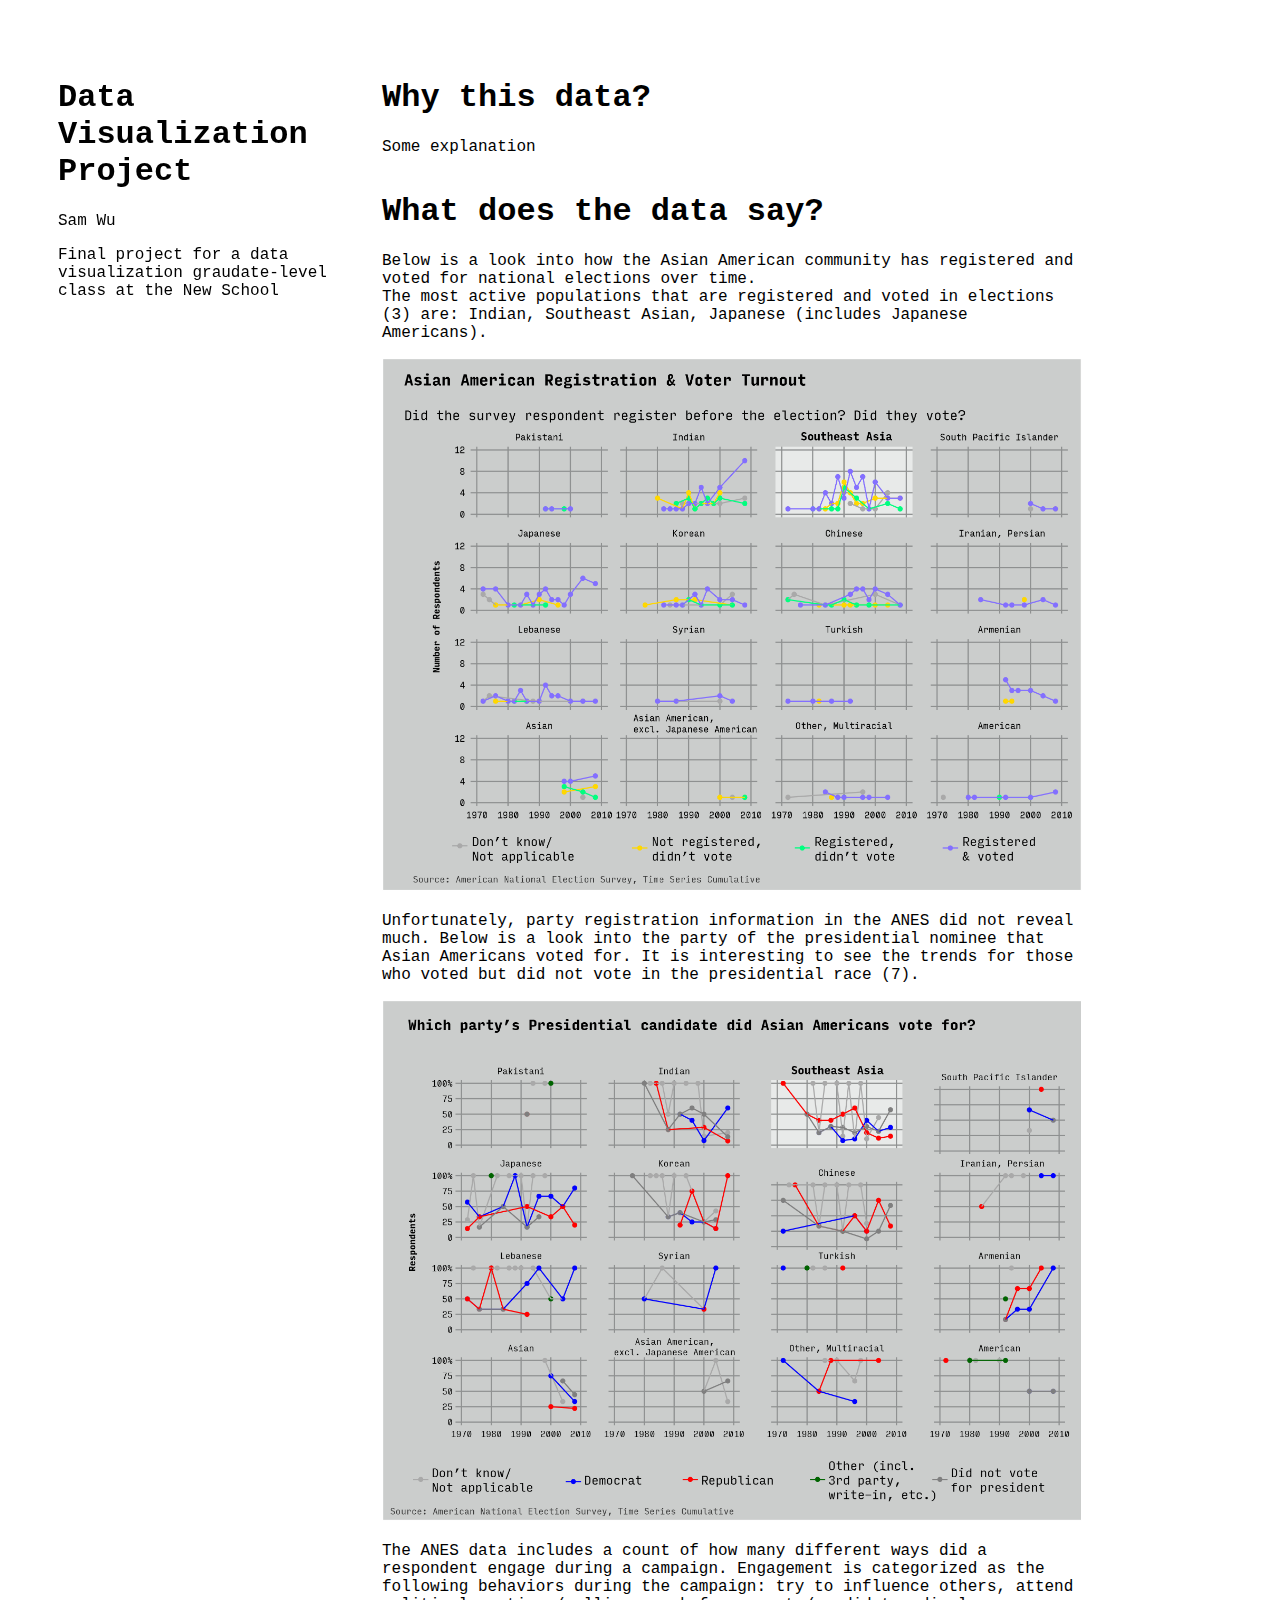
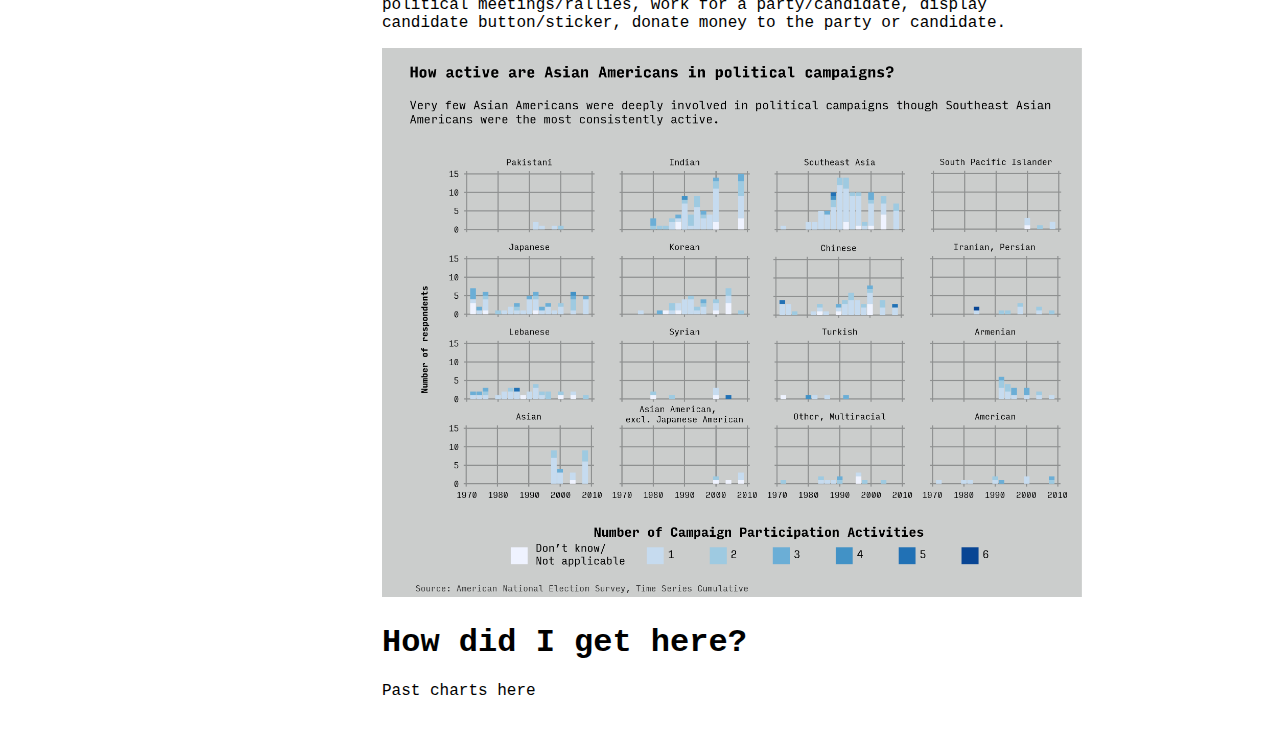
==== index.html @ 254d7ada "grouped 3rd party together" ====
<!DOCTYPE html>
<html>
<head>
	<link rel="stylesheet" type="text/css" href="app.css">
</head>
<body>
	<div>
		<header>
			<h1>Data Visualization Project</h1>
			<p>Sam Wu</p>
			<p>Final project for a data visualization graudate-level class at the New School</p>
		</header>
		<section id="why">
			<h1>Why this data?</h1>
			<p>Some explanation</p>
		</section>
		<section id="insights">
			<h1>What does the data say?</h1>
			<p>Below is a look into how the Asian American community has registered and voted for national elections over time.<br> The most active populations that are registered and voted in elections (3) are: Indian, Southeast Asian, Japanese (includes Japanese Americans).</p>
			<img src="./images/register_vote_anes.png">
			<br>
			<p>Unfortunately, party registration information in the ANES did not reveal much. Below is a look into the party of the presidential nominee that Asian Americans voted for. It is interesting to see the trends for those who voted but did not vote in the presidential race (7).</p>
			<img src="./images/vote_party_anes.png">
			<br>
			<p>The ANES data includes a count of how many different ways did a respondent engage during a campaign. Engagement is categorized as the following behaviors during the campaign: try to influence others, attend political meetings/rallies, work for a party/candidate, display candidate button/sticker, donate money to the party or candidate.</p>
			<img src="./images/engagement_anes.png">
		</section>
		<section id="path">
			<h1>How did I get here?</h1>
			<p>Past charts here</p>
		</section>
	</div>
</body>
</html>
---- app.css ----
body {
	padding: 50px;
	font-family: "Lucida Console", Monaco, monospace;
	background-color: #fff;
}

div {
	width: 1024px;
	display: block;
}

header {
	float: left;
	position: fixed;
	width: 270px;
}

section {
	float: right;
	width: 700px;
}

img {
	width: 100%;
}
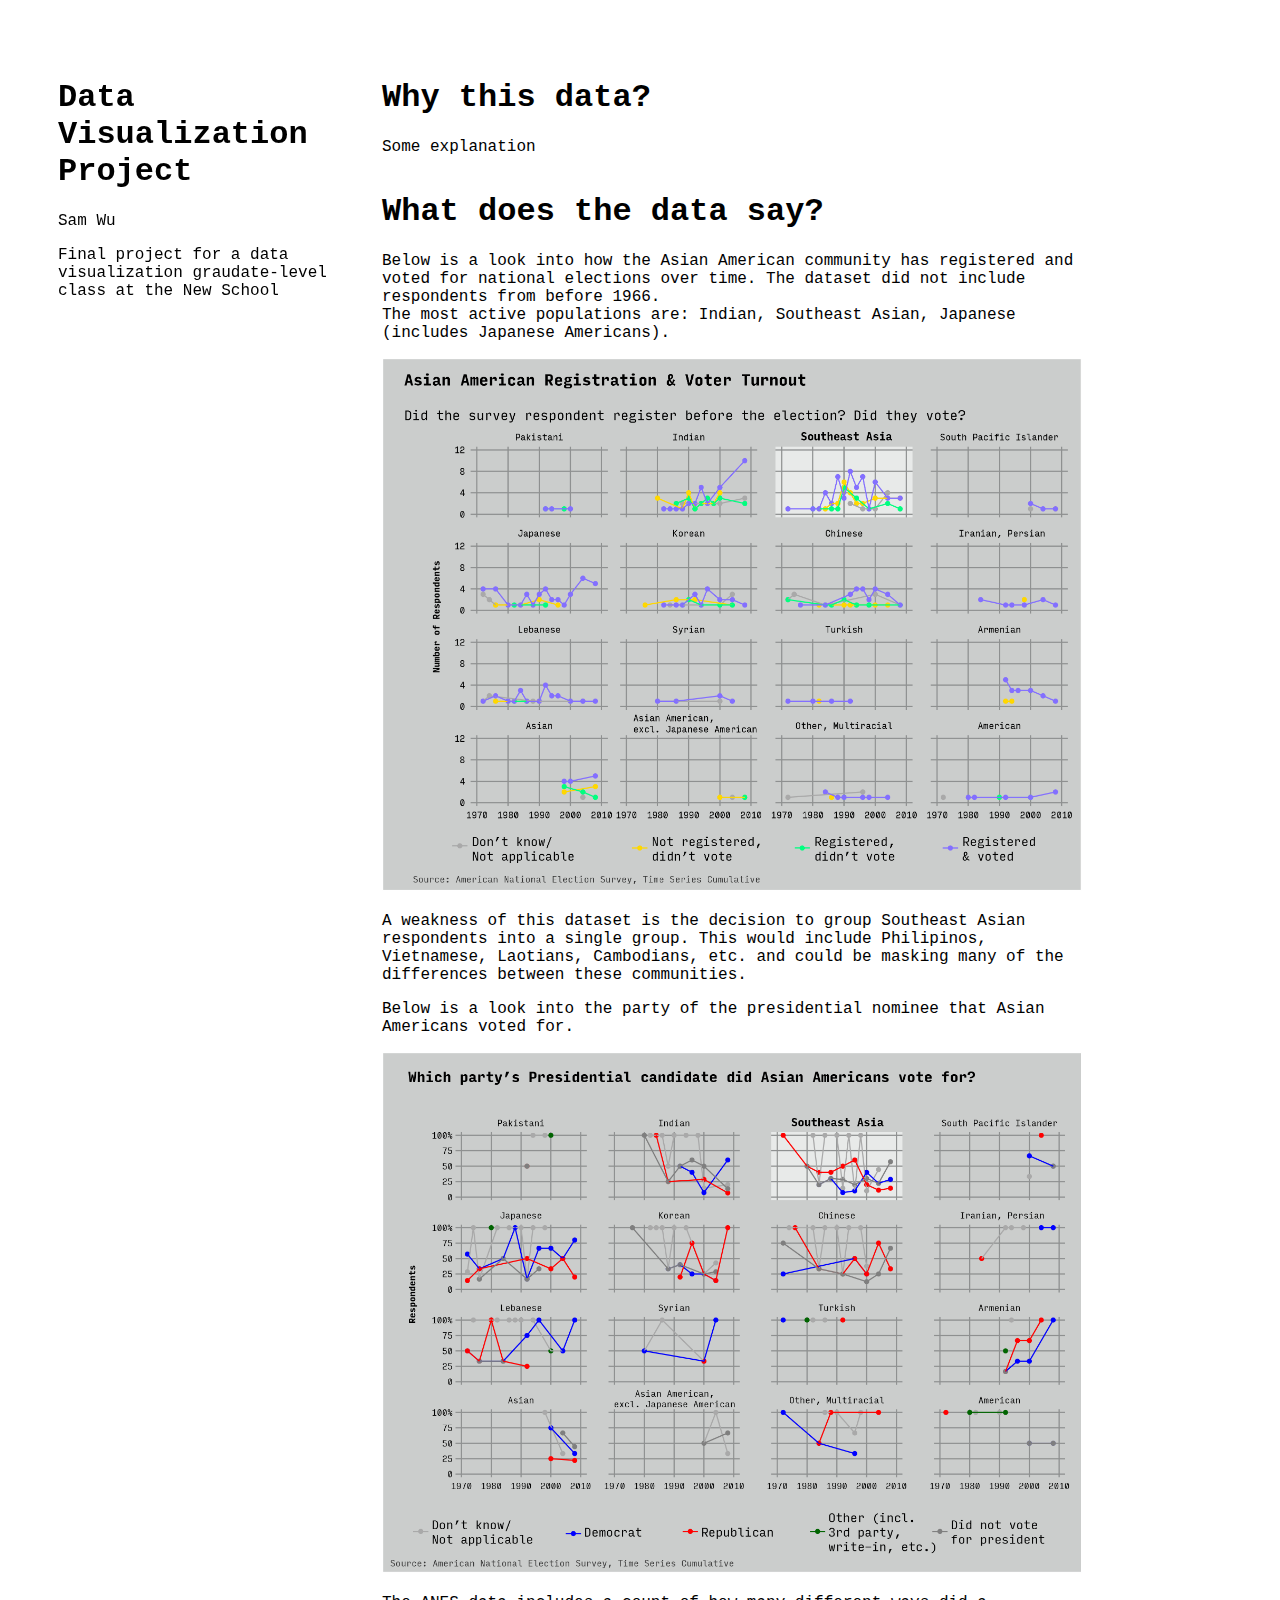
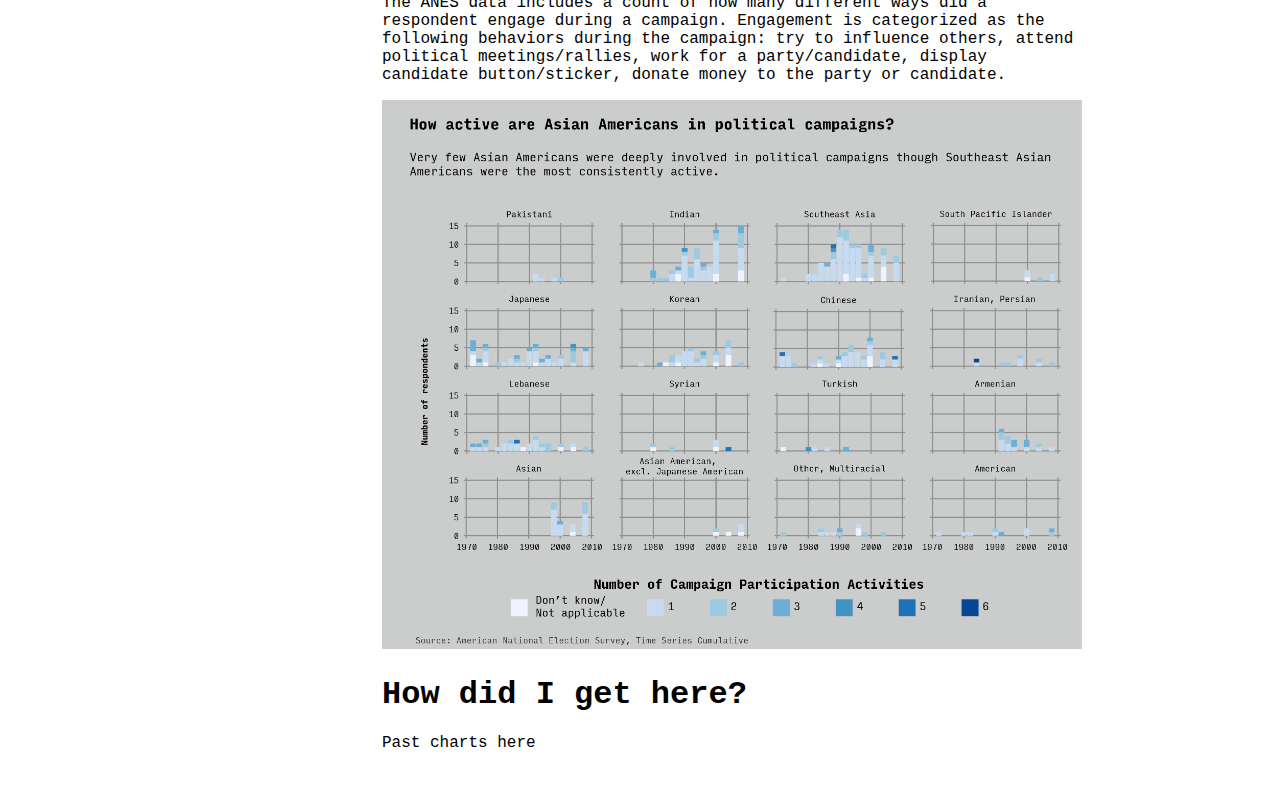
==== commit 26925faa: "fix spacing issue" ====
--- a/index.html
+++ b/index.html
@@ -16,10 +16,11 @@
 		</section>
 		<section id="insights">
 			<h1>What does the data say?</h1>
-			<p>Below is a look into how the Asian American community has registered and voted for national elections over time.<br> The most active populations that are registered and voted in elections (3) are: Indian, Southeast Asian, Japanese (includes Japanese Americans).</p>
+			<p>Below is a look into how the Asian American community has registered and voted for national elections over time. The dataset did not include respondents from before 1966. <br> The most active populations are: Indian, Southeast Asian, Japanese (includes Japanese Americans).</p>
 			<img src="./images/register_vote_anes.png">
+			<p>A weakness of this dataset is the decision to group Southeast Asian respondents into a single group. This would include Philipinos, Vietnamese, Laotians, Cambodians, etc. and could be masking many of the differences between these communities. 
 			<br>
-			<p>Unfortunately, party registration information in the ANES did not reveal much. Below is a look into the party of the presidential nominee that Asian Americans voted for. It is interesting to see the trends for those who voted but did not vote in the presidential race (7).</p>
+			<p>Below is a look into the party of the presidential nominee that Asian Americans voted for.</p>
 			<img src="./images/vote_party_anes.png">
 			<br>
 			<p>The ANES data includes a count of how many different ways did a respondent engage during a campaign. Engagement is categorized as the following behaviors during the campaign: try to influence others, attend political meetings/rallies, work for a party/candidate, display candidate button/sticker, donate money to the party or candidate.</p>
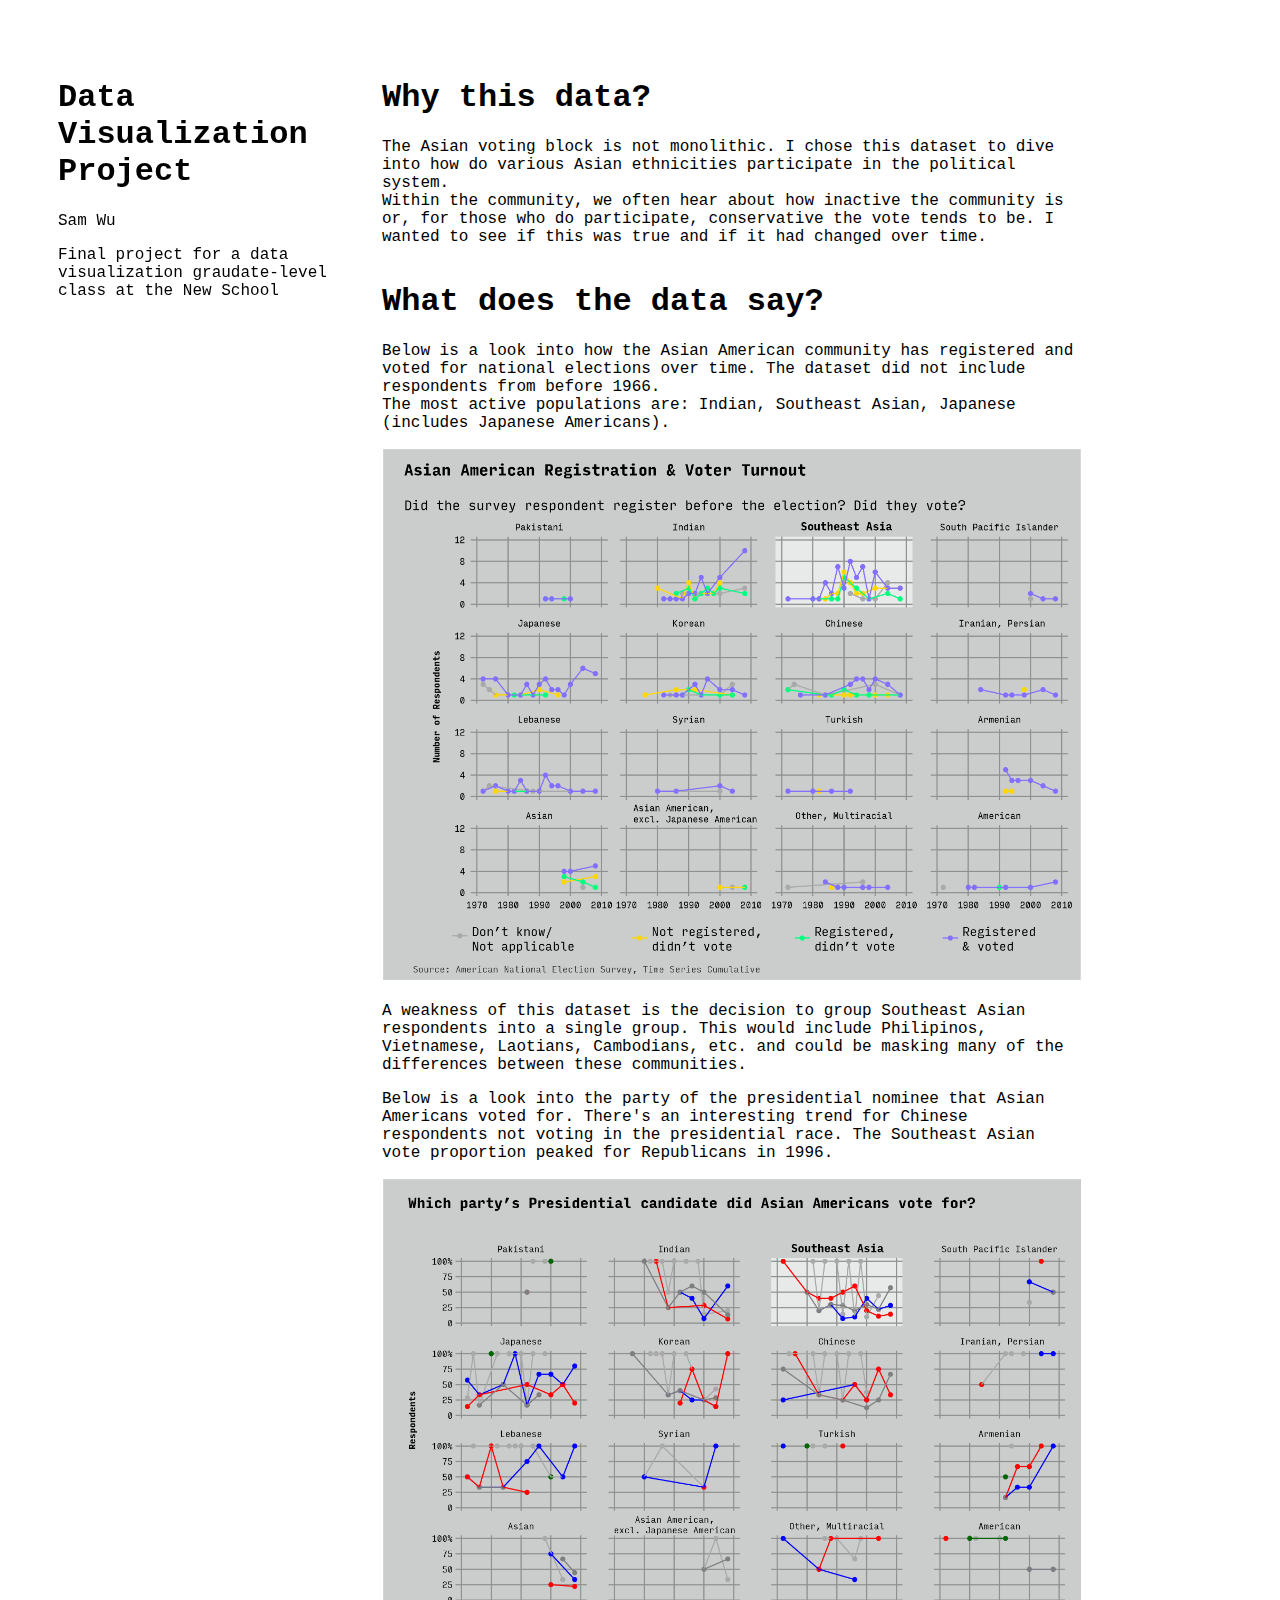
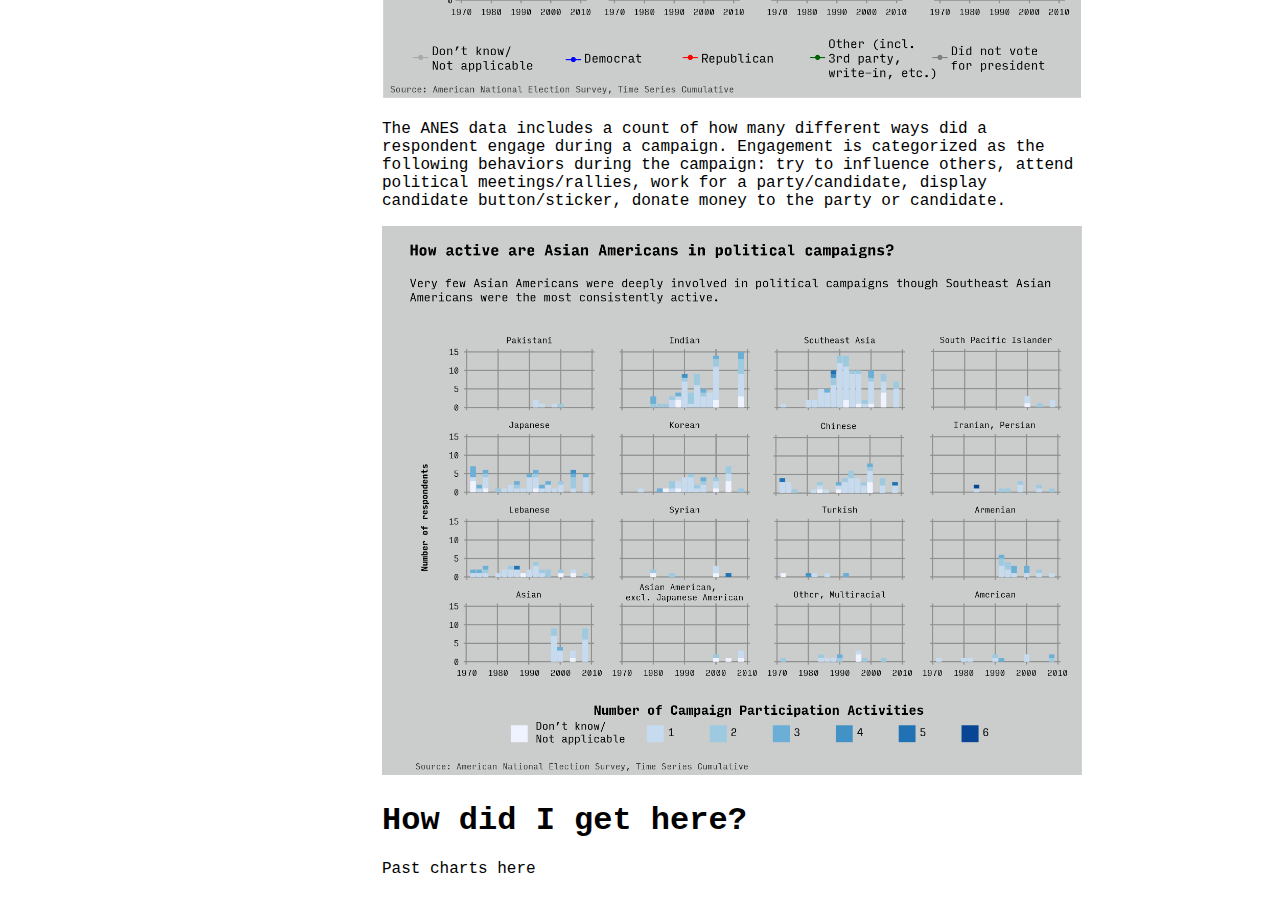
==== commit bd4d7b50: "added explanation about dataset" ====
--- a/index.html
+++ b/index.html
@@ -12,7 +12,7 @@
 		</header>
 		<section id="why">
 			<h1>Why this data?</h1>
-			<p>Some explanation</p>
+			<p>The Asian voting block is not monolithic. I chose this dataset to dive into how do various Asian ethnicities participate in the political system.<br>Within the community, we often hear about how inactive the community is or, for those who do participate, conservative the vote tends to be. I wanted to see if this was true and if it had changed over time.</p>
 		</section>
 		<section id="insights">
 			<h1>What does the data say?</h1>
@@ -20,7 +20,7 @@
 			<img src="./images/register_vote_anes.png">
 			<p>A weakness of this dataset is the decision to group Southeast Asian respondents into a single group. This would include Philipinos, Vietnamese, Laotians, Cambodians, etc. and could be masking many of the differences between these communities. 
 			<br>
-			<p>Below is a look into the party of the presidential nominee that Asian Americans voted for.</p>
+			<p>Below is a look into the party of the presidential nominee that Asian Americans voted for. There's an interesting trend for Chinese respondents not voting in the presidential race. The Southeast Asian vote proportion peaked for Republicans in 1996.</p>
 			<img src="./images/vote_party_anes.png">
 			<br>
 			<p>The ANES data includes a count of how many different ways did a respondent engage during a campaign. Engagement is categorized as the following behaviors during the campaign: try to influence others, attend political meetings/rallies, work for a party/candidate, display candidate button/sticker, donate money to the party or candidate.</p>
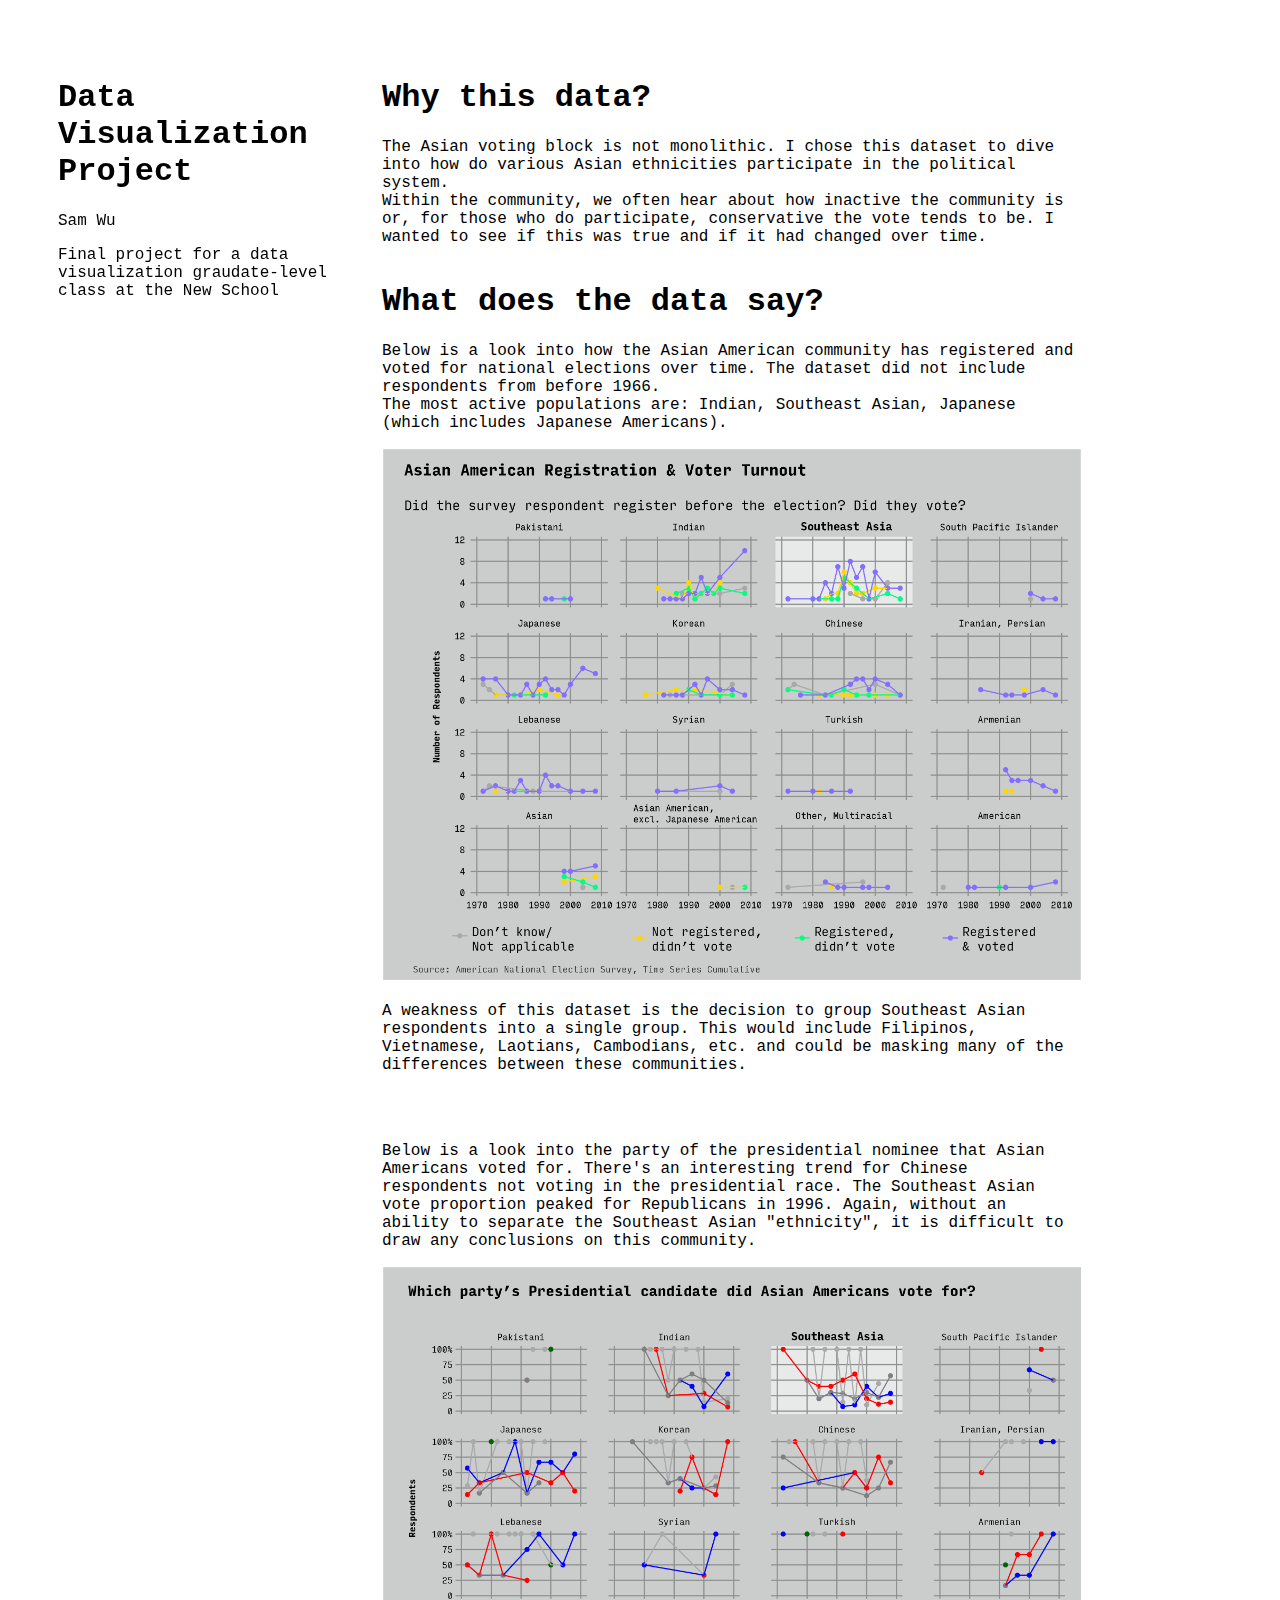
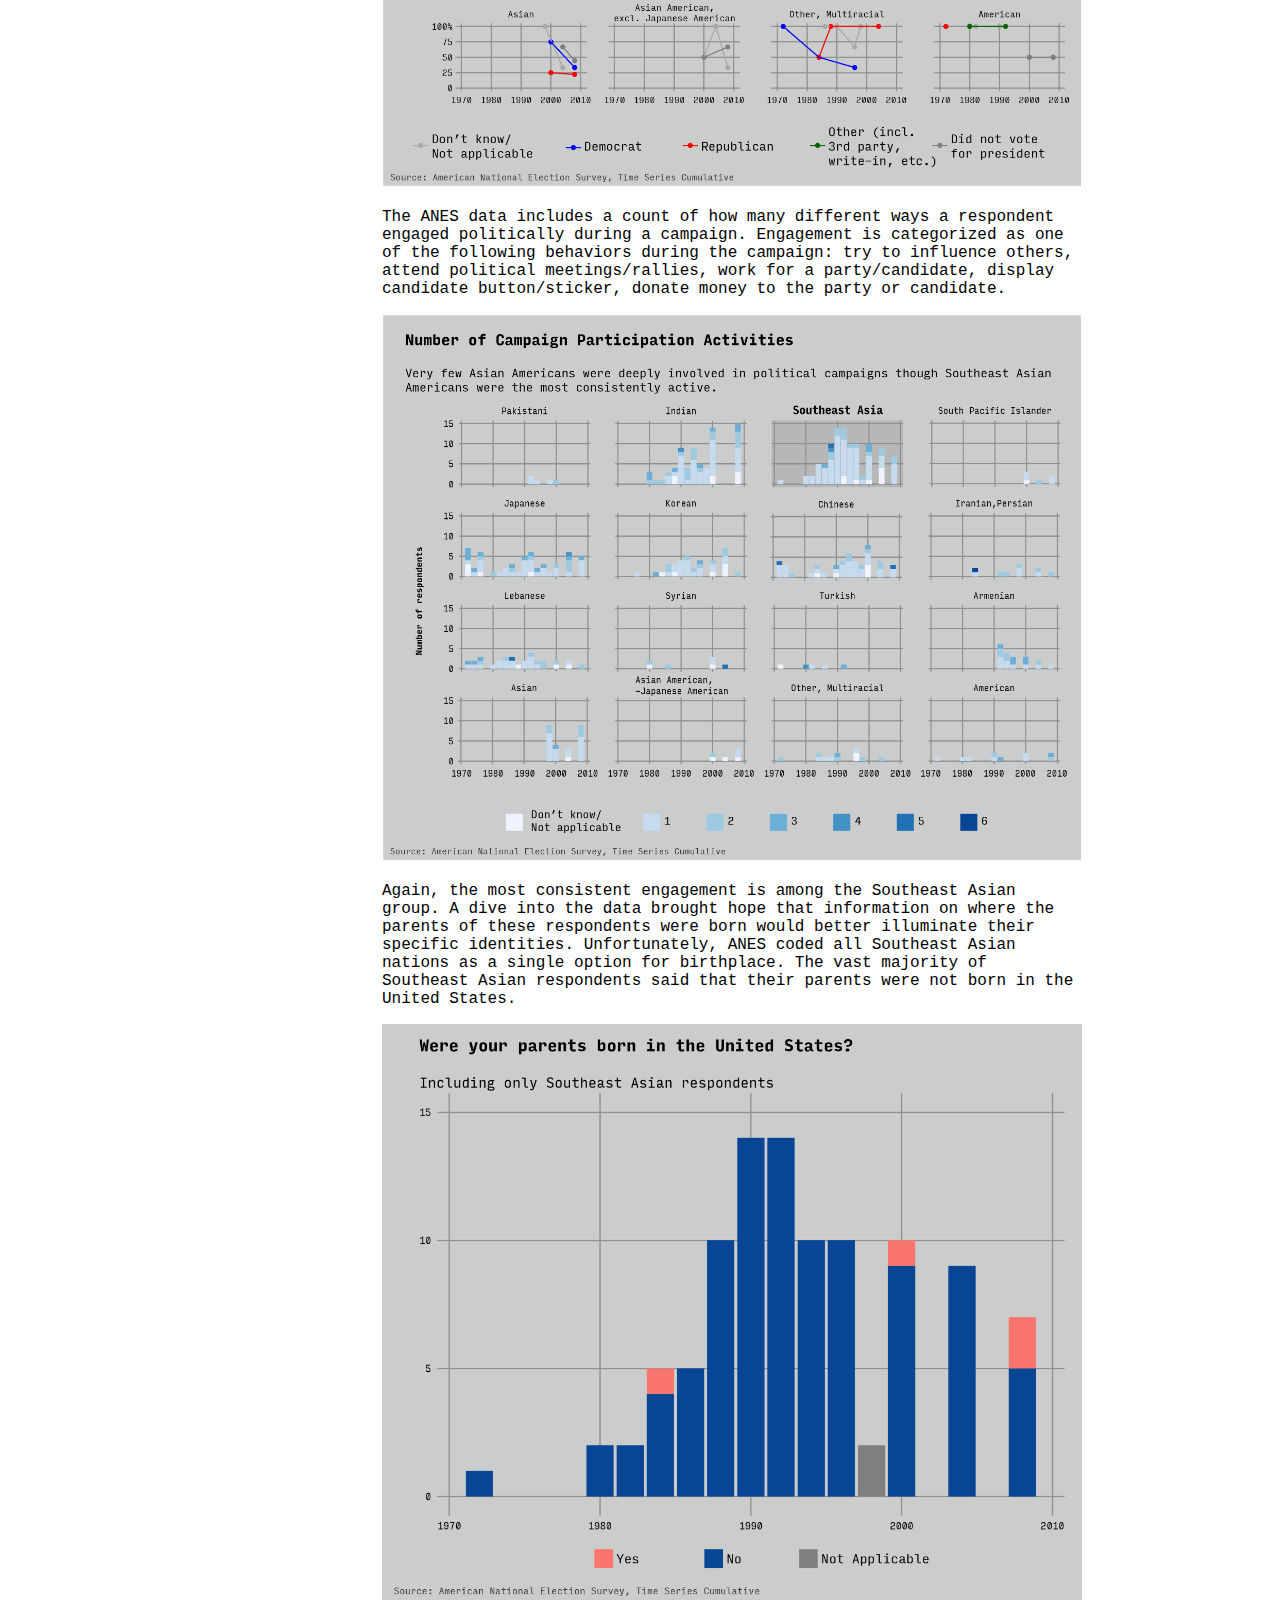
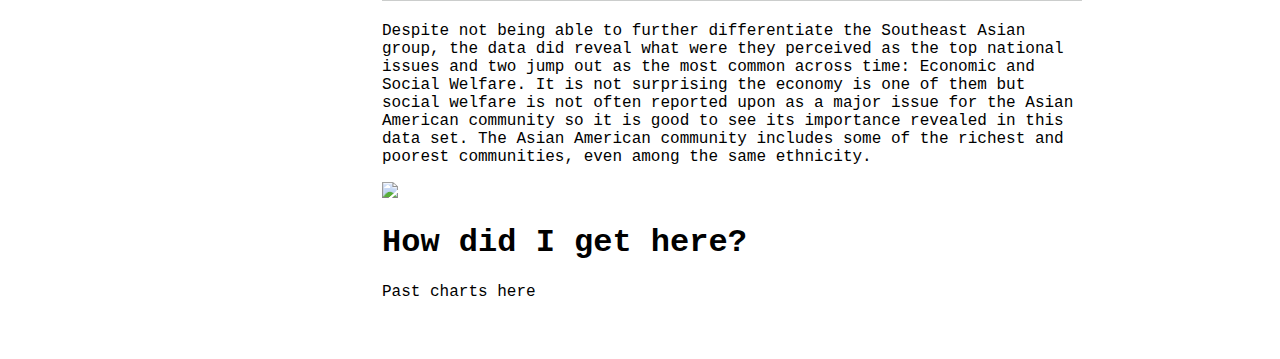
==== commit 43c68f0e: "dive into SE Asia group" ====
--- a/index.html
+++ b/index.html
@@ -16,15 +16,18 @@
 		</section>
 		<section id="insights">
 			<h1>What does the data say?</h1>
-			<p>Below is a look into how the Asian American community has registered and voted for national elections over time. The dataset did not include respondents from before 1966. <br> The most active populations are: Indian, Southeast Asian, Japanese (includes Japanese Americans).</p>
+			<p>Below is a look into how the Asian American community has registered and voted for national elections over time. The dataset did not include respondents from before 1966. <br> The most active populations are: Indian, Southeast Asian, Japanese (which includes Japanese Americans).</p>
 			<img src="./images/register_vote_anes.png">
-			<p>A weakness of this dataset is the decision to group Southeast Asian respondents into a single group. This would include Philipinos, Vietnamese, Laotians, Cambodians, etc. and could be masking many of the differences between these communities. 
-			<br>
-			<p>Below is a look into the party of the presidential nominee that Asian Americans voted for. There's an interesting trend for Chinese respondents not voting in the presidential race. The Southeast Asian vote proportion peaked for Republicans in 1996.</p>
+			<p>A weakness of this dataset is the decision to group Southeast Asian respondents into a single group. This would include Filipinos, Vietnamese, Laotians, Cambodians, etc. and could be masking many of the differences between these communities.</p>
+			<br><br>
+			<p>Below is a look into the party of the presidential nominee that Asian Americans voted for. There's an interesting trend for Chinese respondents not voting in the presidential race. The Southeast Asian vote proportion peaked for Republicans in 1996. Again, without an ability to separate the Southeast Asian "ethnicity", it is difficult to draw any conclusions on this community.</p>
 			<img src="./images/vote_party_anes.png">
-			<br>
-			<p>The ANES data includes a count of how many different ways did a respondent engage during a campaign. Engagement is categorized as the following behaviors during the campaign: try to influence others, attend political meetings/rallies, work for a party/candidate, display candidate button/sticker, donate money to the party or candidate.</p>
+			<p>The ANES data includes a count of how many different ways a respondent engaged politically during a campaign. Engagement is categorized as one of the following behaviors during the campaign: try to influence others, attend political meetings/rallies, work for a party/candidate, display candidate button/sticker, donate money to the party or candidate.</p>
 			<img src="./images/engagement_anes.png">
+			<p>Again, the most consistent engagement is among the Southeast Asian group. A dive into the data brought hope that information on where the parents of these respondents were born would better illuminate their specific identities. Unfortunately, ANES coded all Southeast Asian nations as a single option for birthplace. The vast majority of Southeast Asian respondents said that their parents were not born in the United States.</p>
+			<img src="./images/native_born_anes.png">
+			<p>Despite not being able to further differentiate the Southeast Asian group, the data did reveal what were they perceived as the top national issues and two jump out as the most common across time: Economic and Social Welfare. It is not surprising the economy is one of them but social welfare is not often reported upon as a major issue for the Asian American community so it is good to see its importance revealed in this data set. The Asian American community includes some of the richest and poorest communities, even among the same ethnicity.</p>
+			<img src="./images/national_issue_anes.png">
 		</section>
 		<section id="path">
 			<h1>How did I get here?</h1>
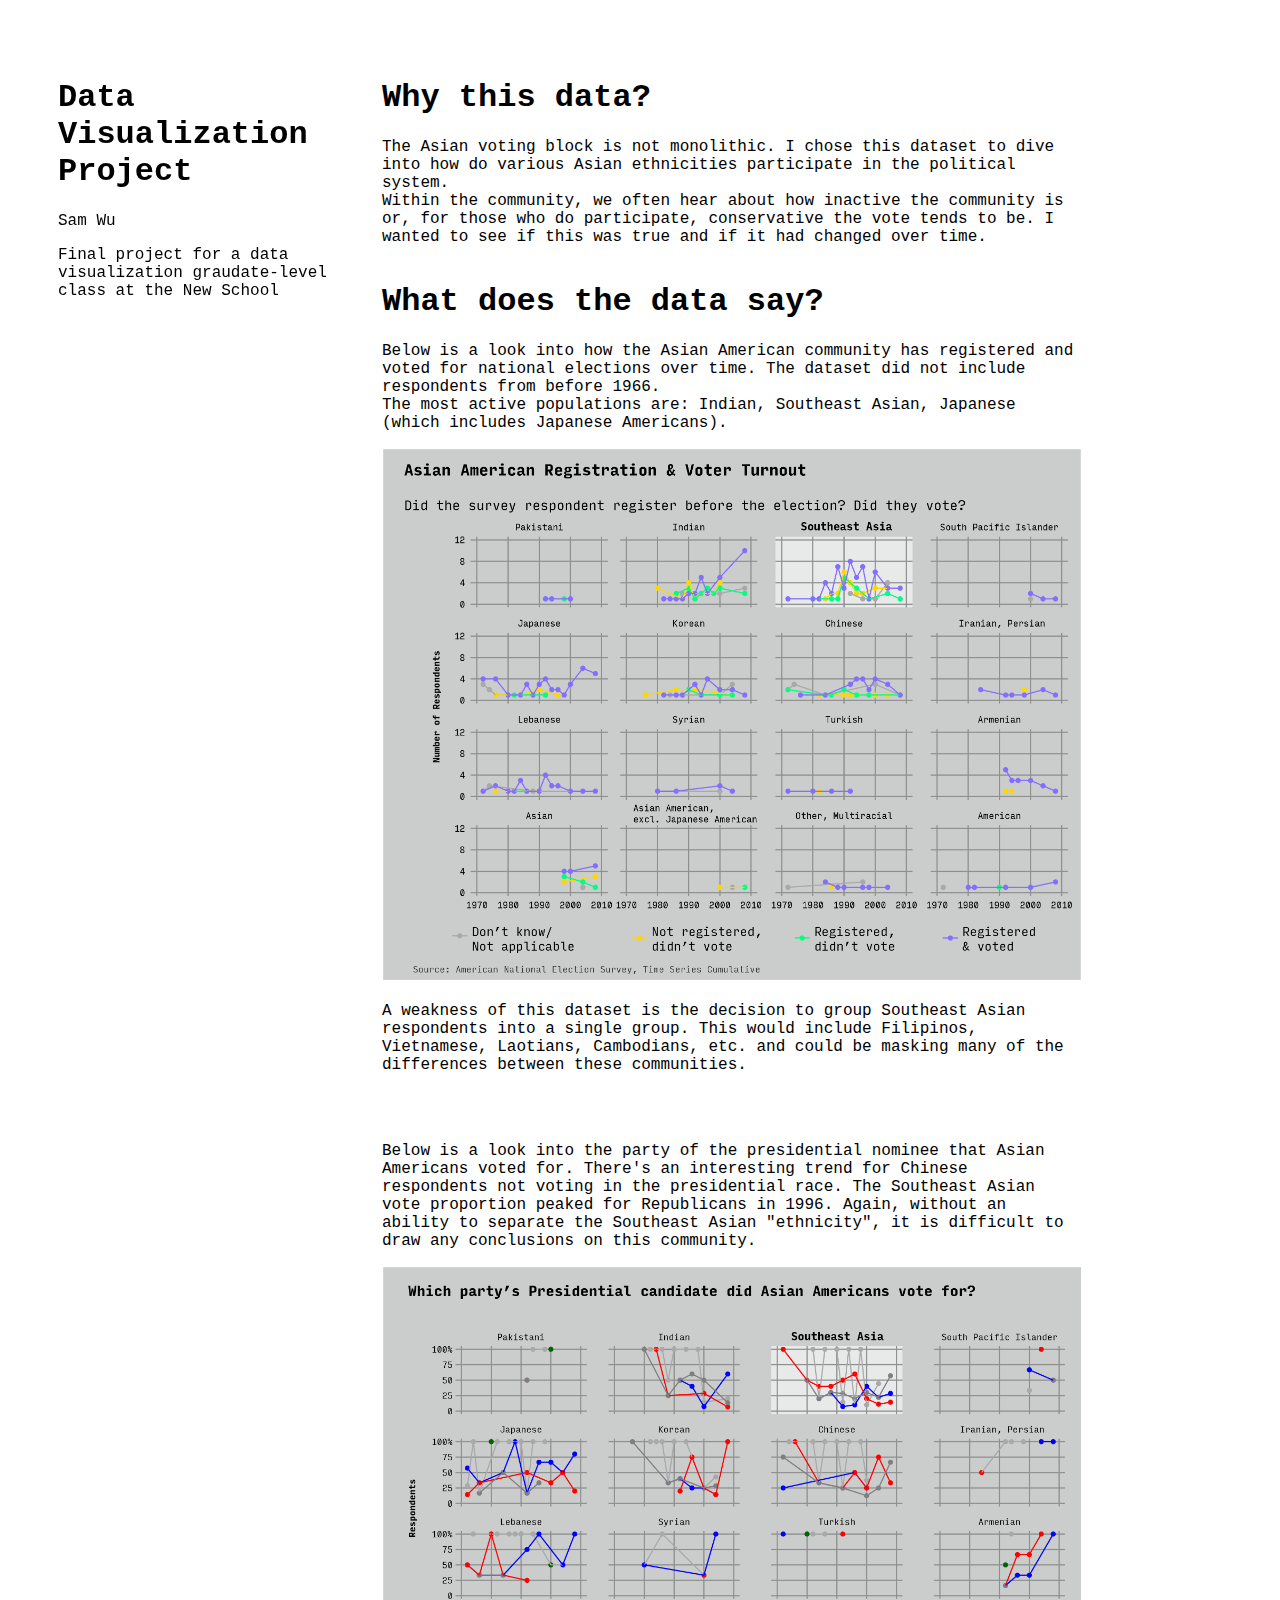
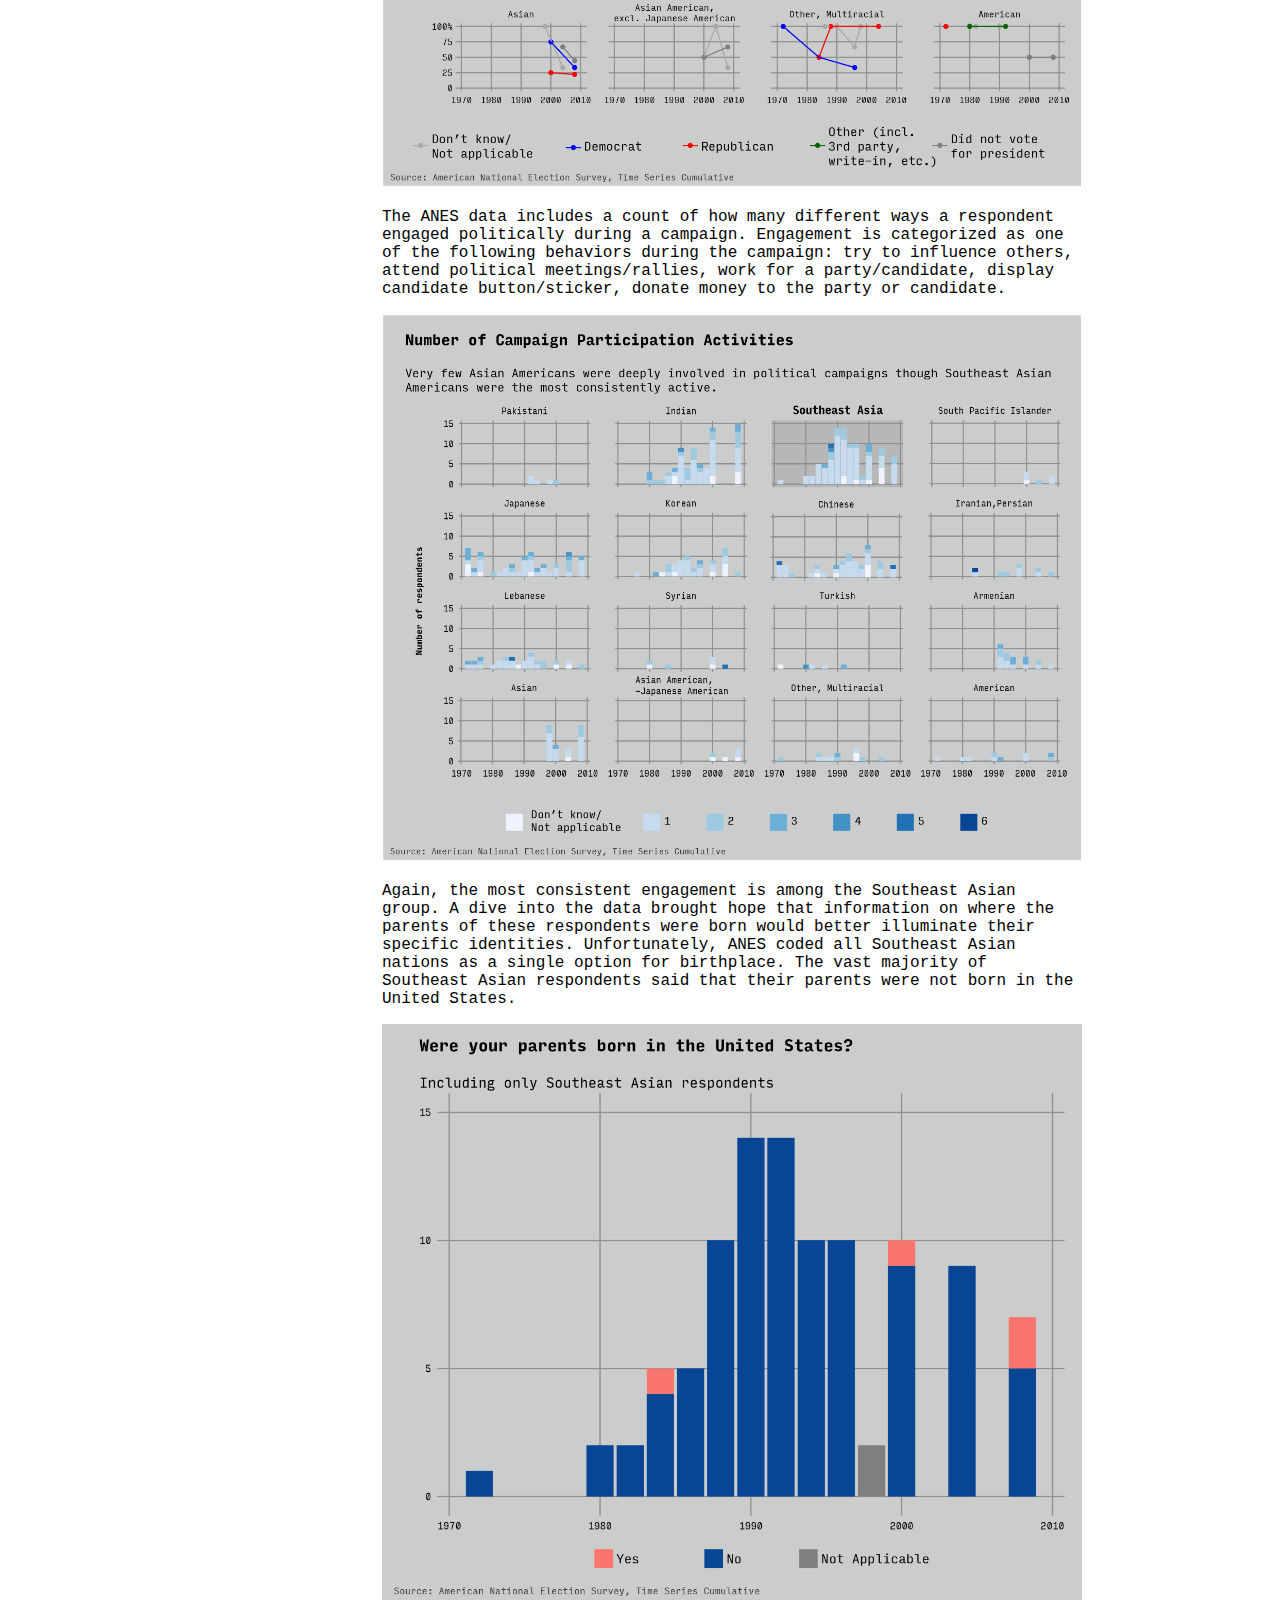
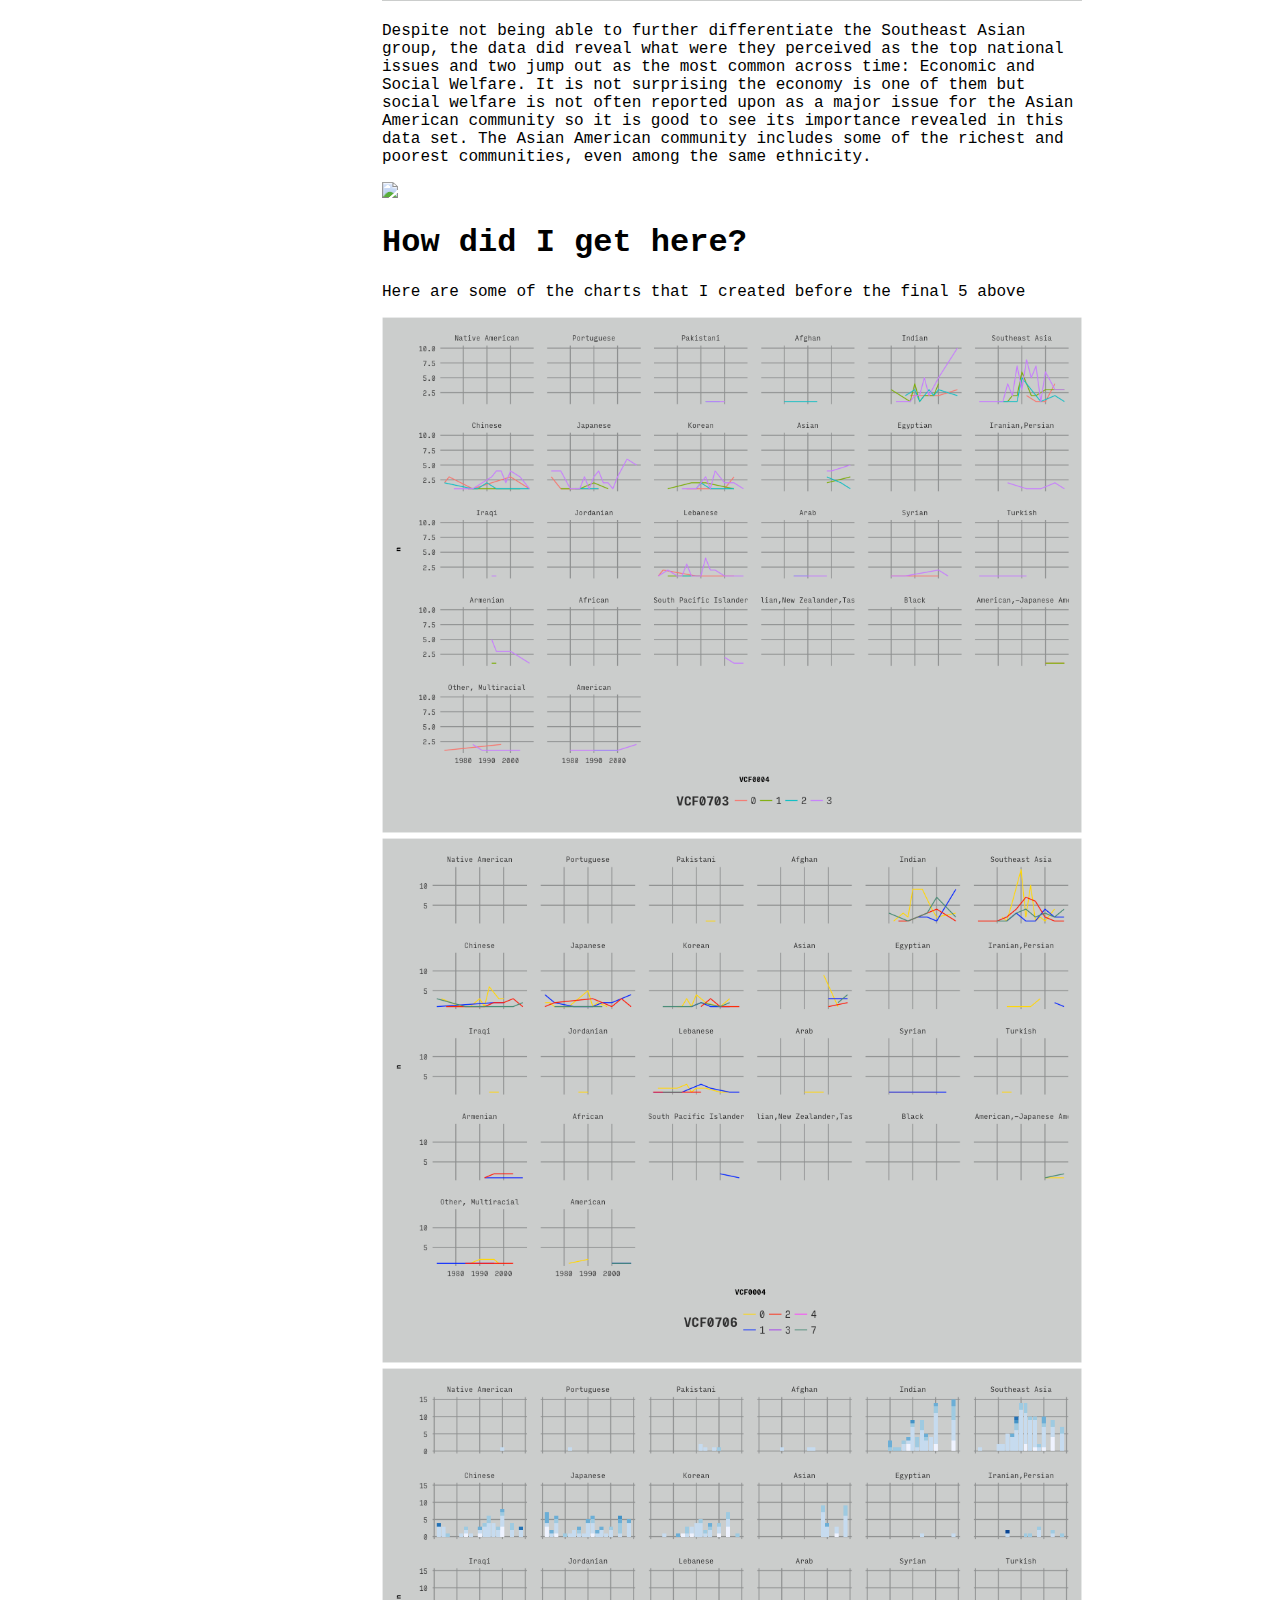
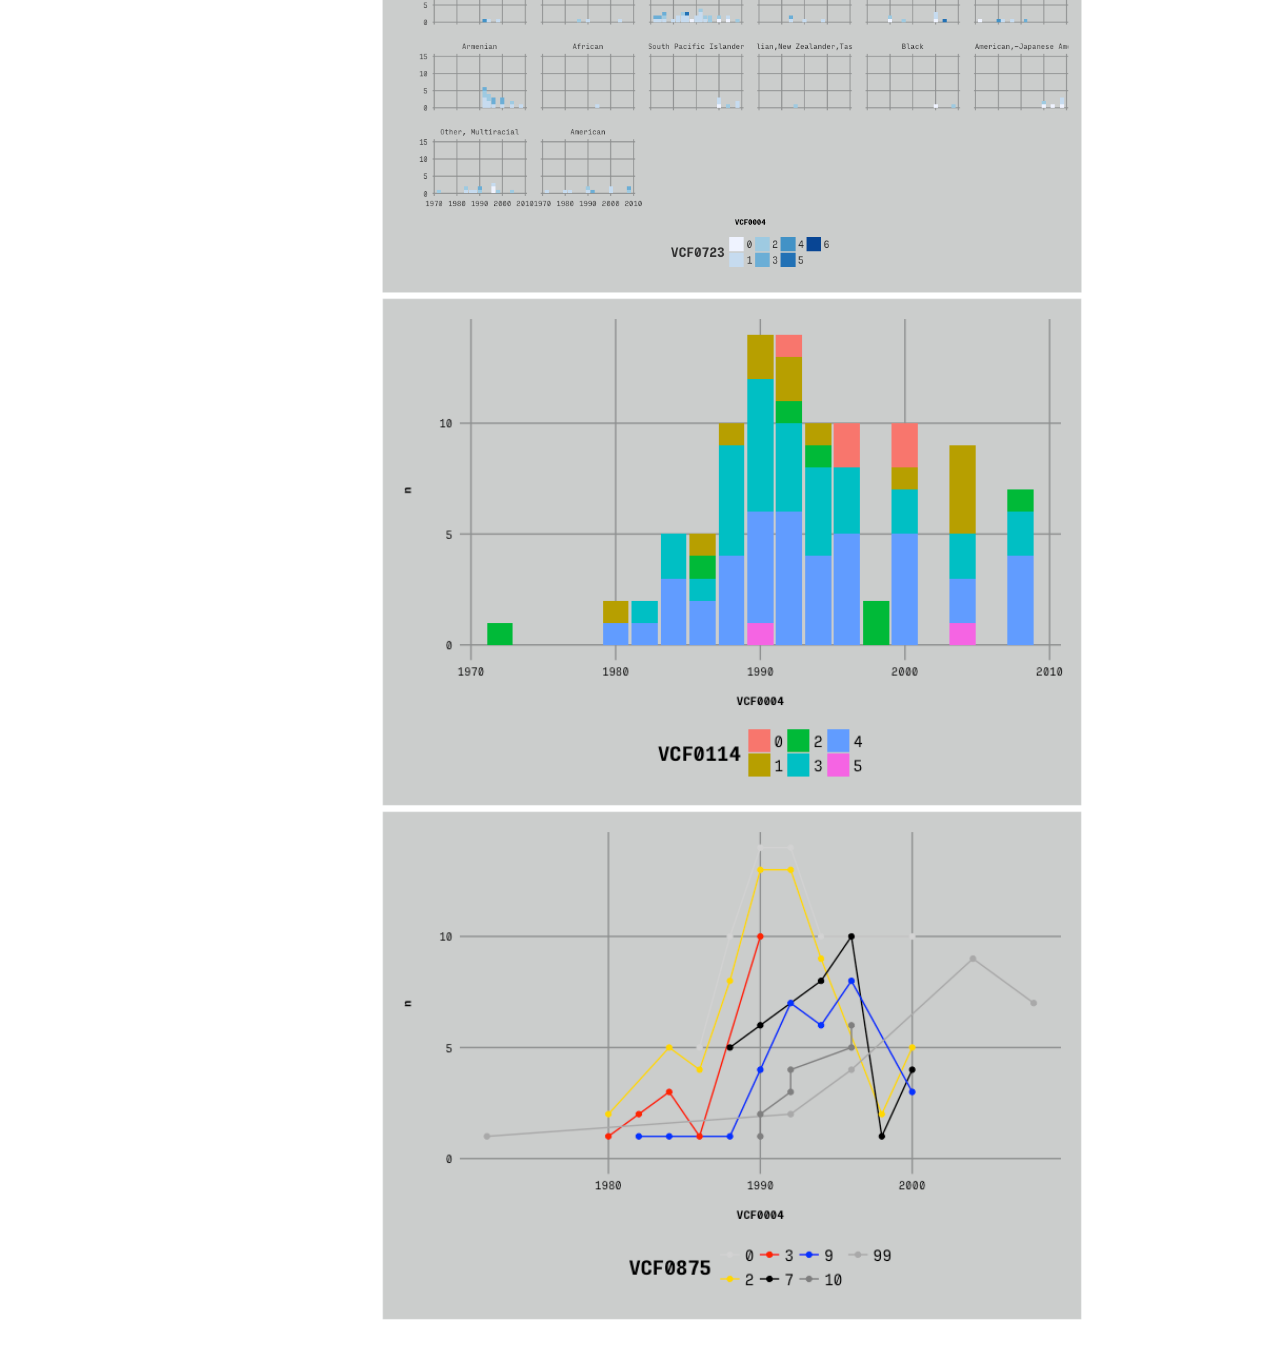
==== commit 5a52e736: "add progress charts" ====
--- a/index.html
+++ b/index.html
@@ -31,7 +31,12 @@
 		</section>
 		<section id="path">
 			<h1>How did I get here?</h1>
-			<p>Past charts here</p>
+			<p>Here are some of the charts that I created before the final 5 above</p>
+			<img class="mySlides" src="./images/register_vote_anes_v1.png">
+			<img class="mySlides" src="./images/vote_party_anes_v1.png">
+			<img class="mySlides" src="./images/engagement_anes_v1.png">
+			<img class="mySlides" src="./images/income_anes.png">
+			<img class="mySlides" src="./images/national_issue_anes_v1.png">
 		</section>
 	</div>
 </body>
--- a/app.css
+++ b/app.css
@@ -22,4 +22,22 @@
 
 img {
 	width: 100%;
+}
+
+var slideIndex = 1;
+showDivs(slideIndex);
+
+function plusDivs(n) {
+    showDivs(slideIndex += n);
+}
+
+function showDivs(n) {
+    var i;
+    var x = document.getElementsByClassName("mySlides");
+    if (n > x.length) {slideIndex = 1} 
+    if (n < 1) {slideIndex = x.length} ;
+    for (i = 0; i < x.length; i++) {
+        x[i].style.display = "none"; 
+    }
+    x[slideIndex-1].style.display = "block"; 
 }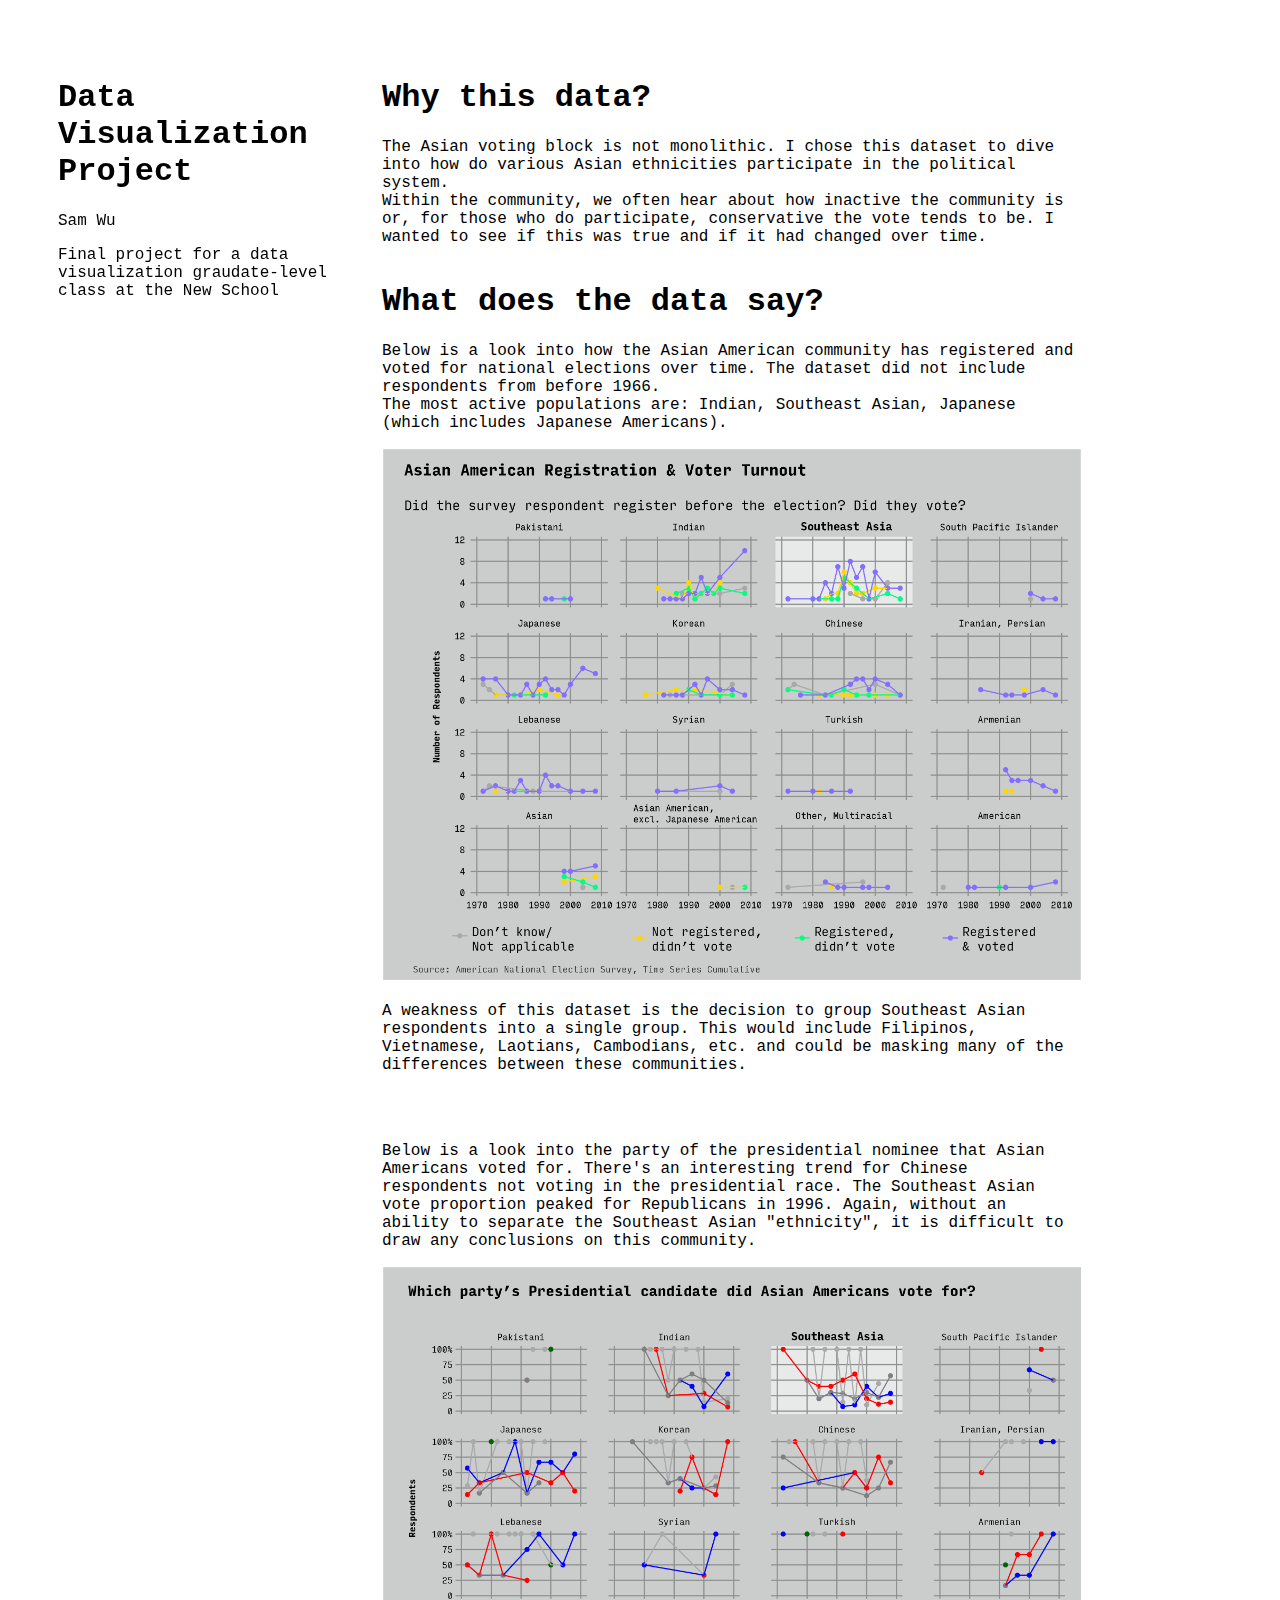
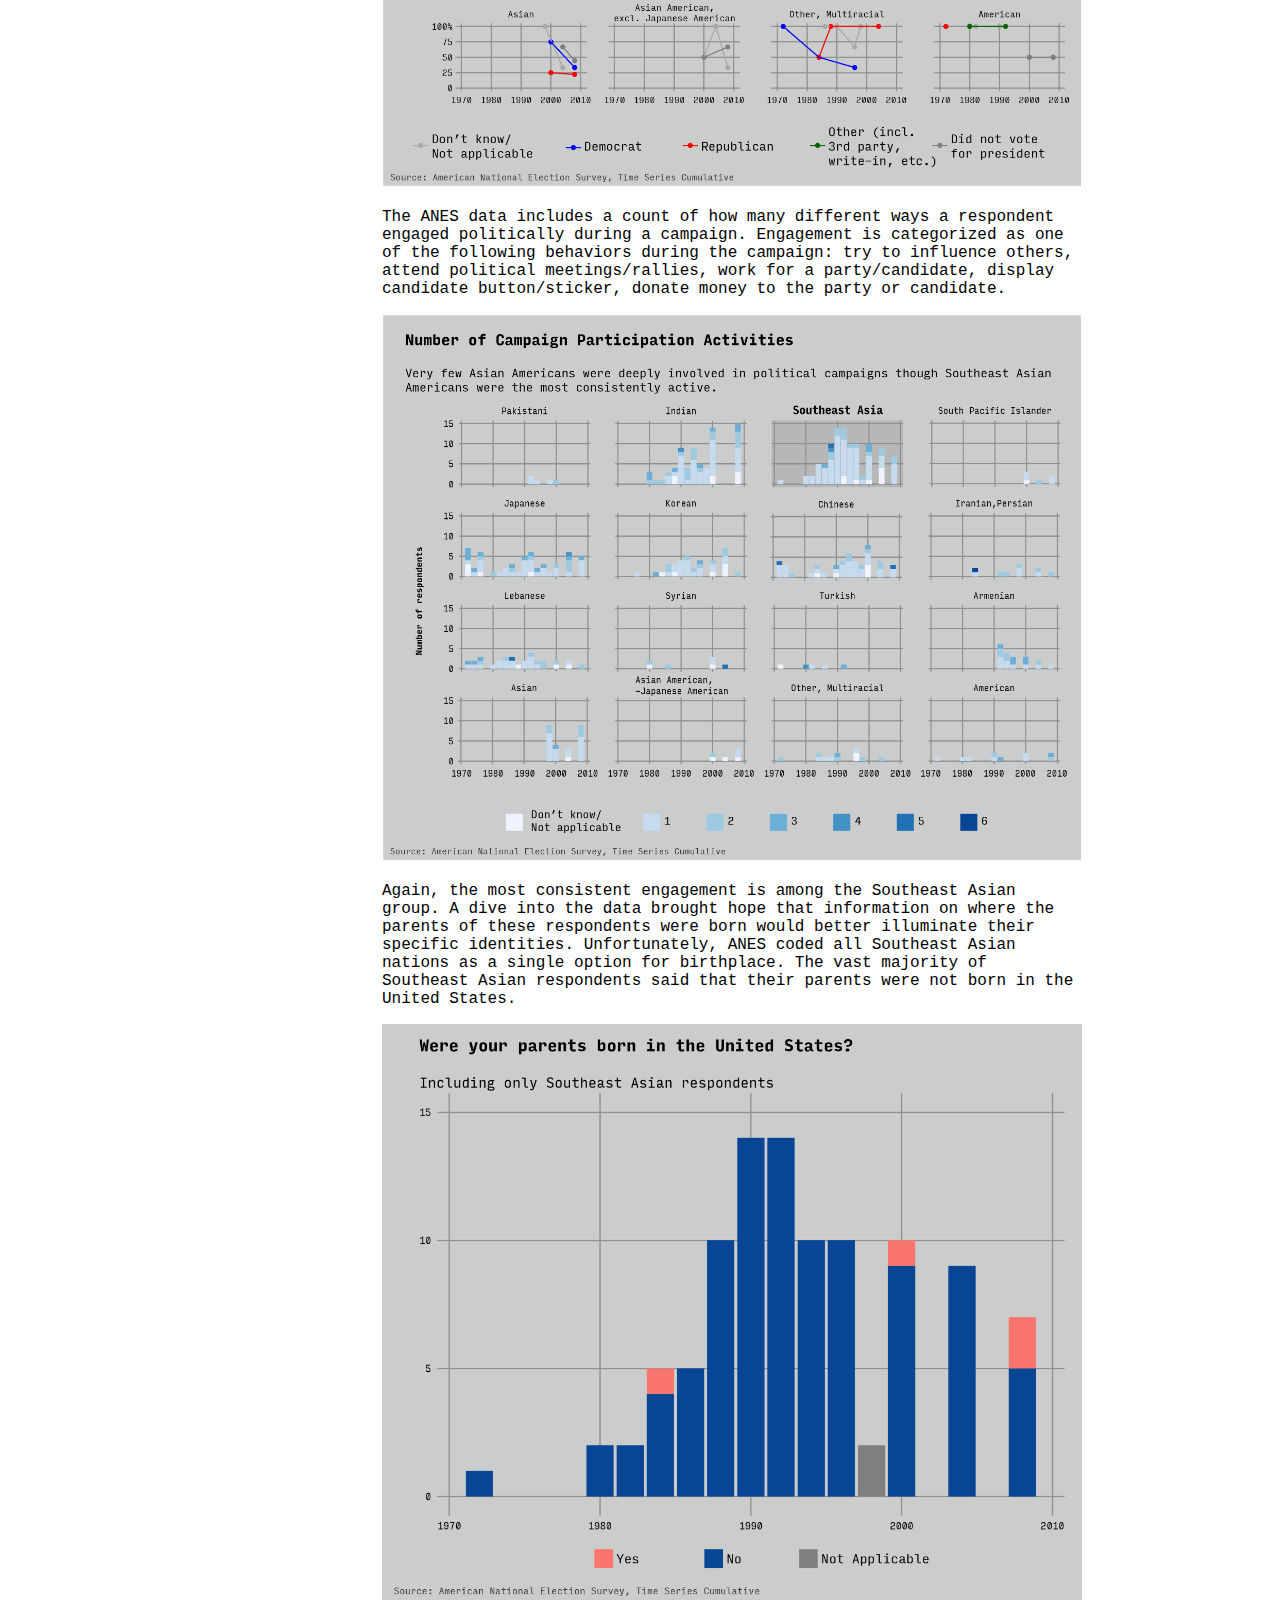
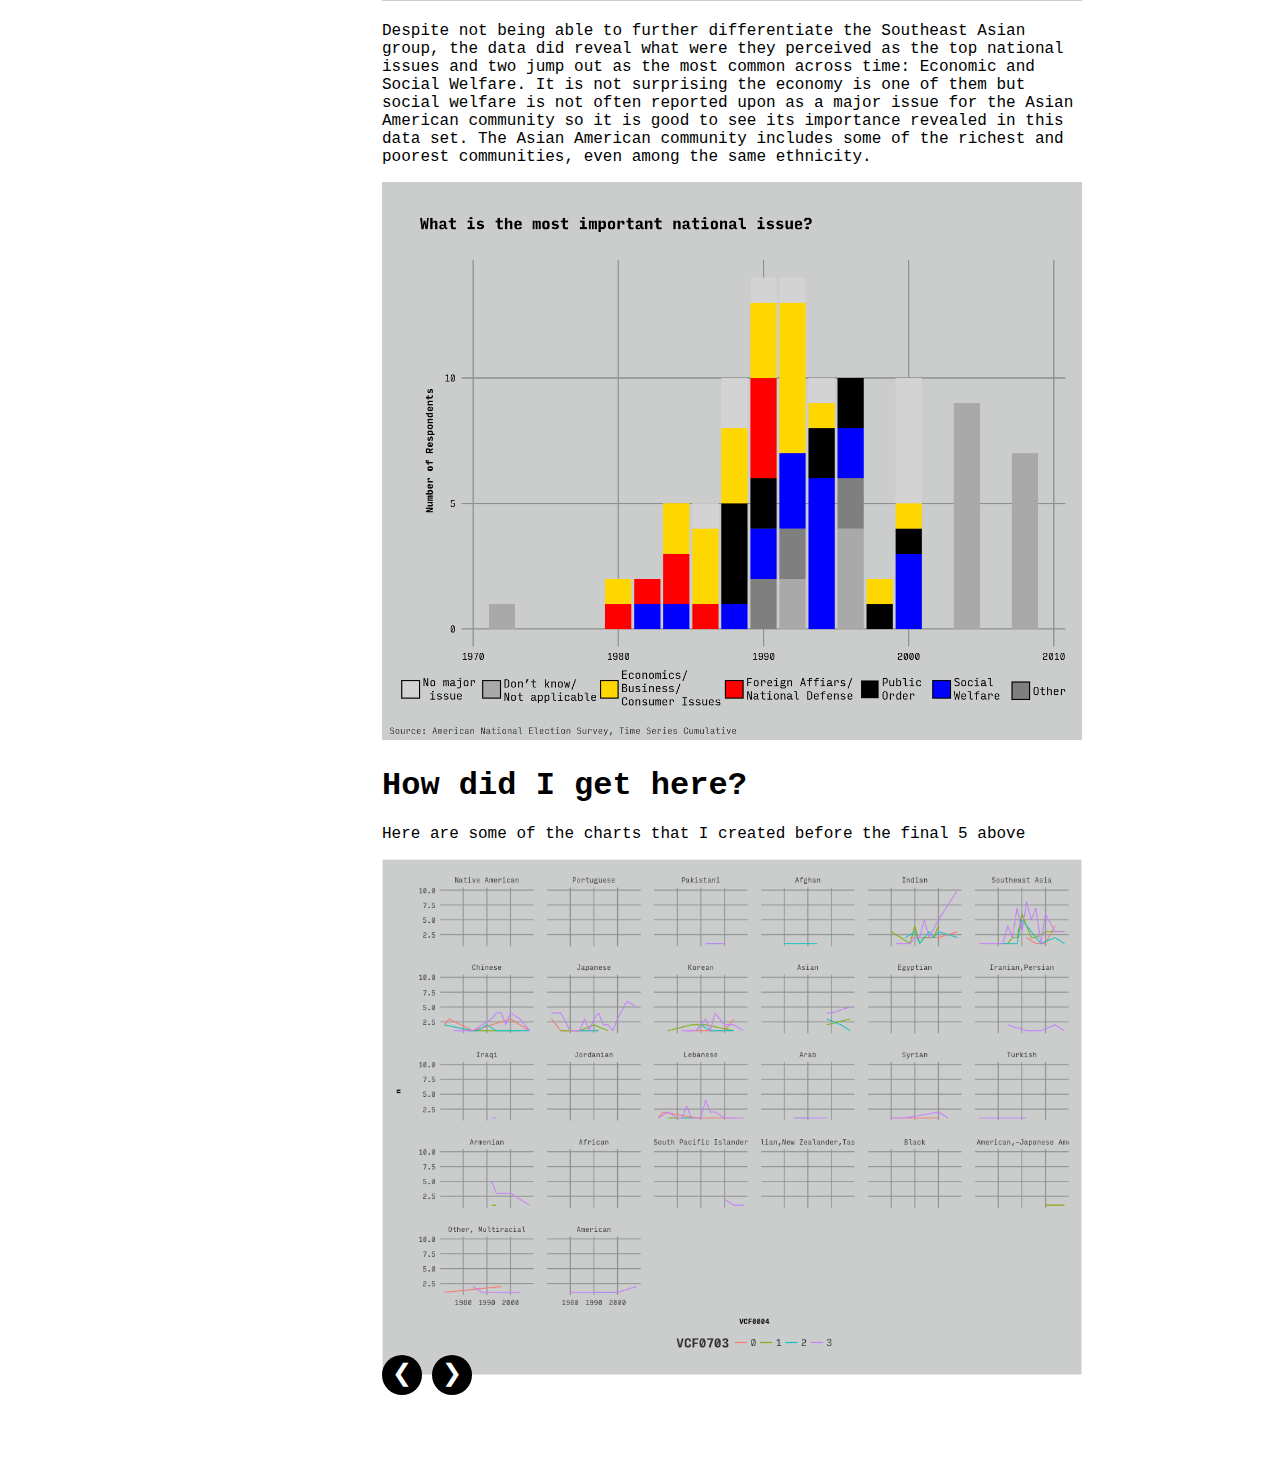
==== commit daa74556: "used w3 schools slideshow format" ====
--- a/index.html
+++ b/index.html
@@ -32,12 +32,36 @@
 		<section id="path">
 			<h1>How did I get here?</h1>
 			<p>Here are some of the charts that I created before the final 5 above</p>
+			<!-- slide code copied from http://www.w3schools.com/w3css/w3css_slideshow.asp -->
 			<img class="mySlides" src="./images/register_vote_anes_v1.png">
 			<img class="mySlides" src="./images/vote_party_anes_v1.png">
 			<img class="mySlides" src="./images/engagement_anes_v1.png">
 			<img class="mySlides" src="./images/income_anes.png">
 			<img class="mySlides" src="./images/national_issue_anes_v1.png">
+			<a class="w3-btn-floating w3-display-left" onclick="plusDivs(-1)">&#10094;</a>
+			<a class="w3-btn-floating w3-display-right" onclick="plusDivs(+1)">&#10095;</a>
 		</section>
 	</div>
+
+	<script>
+		var slideIndex = 1;
+		showDivs(slideIndex);
+
+		function plusDivs(n) {
+			showDivs(slideIndex += n);
+		}
+
+		function showDivs(n) {
+			var i;
+    		var x = document.getElementsByClassName("mySlides");
+    		if (n > x.length) {slideIndex = 1}
+    			if (n < 1) {slideIndex = x.length} ;
+    			for (i = 0; i < x.length; i++) {
+    				x[i].style.display = "none";
+    			}
+    			x[slideIndex-1].style.display = "block"; 
+    	}
+    </script>
+
 </body>
 </html>--- a/app.css
+++ b/app.css
@@ -24,20 +24,60 @@
 	width: 100%;
 }
 
-var slideIndex = 1;
-showDivs(slideIndex);
-
-function plusDivs(n) {
-    showDivs(slideIndex += n);
+/* following CSS based off of http://www.w3schools.com/lib/w3.css */
+.w3-btn-floating:hover {
+	box-shadow:0 8px 16px 0 rgba(0,0,0,0.2),0 6px 20px 0 rgba(0,0,0,0.19)
 }
 
-function showDivs(n) {
-    var i;
-    var x = document.getElementsByClassName("mySlides");
-    if (n > x.length) {slideIndex = 1} 
-    if (n < 1) {slideIndex = x.length} ;
-    for (i = 0; i < x.length; i++) {
-        x[i].style.display = "none"; 
-    }
-    x[slideIndex-1].style.display = "block"; 
-}+.w3-btn-floating {
+	-webkit-touch-callout:none;
+	-webkit-user-select:none;
+	-khtml-user-select:none;
+	-moz-user-select:none;
+	-ms-user-select:none;
+	user-select:none
+}
+
+.w3-btn-floating {
+	display:inline-block;
+	text-align:center;
+	color:#fff;
+	background-color:#000;
+	position:relative;
+	overflow:hidden;
+	z-index:1;
+	padding:0;
+	border-radius:50%;
+	cursor:pointer;
+	font-size:24px
+}
+
+.w3-btn-floating {
+	width:40px;
+	height:40px;
+	line-height:40px
+}
+
+.w3-btn-floating:disabled {
+	cursor:not-allowed;
+	opacity:0.3
+}
+
+.w3-btn-floating {
+	-webkit-transition:background-color .25s,color .15s,box-shadow .25s,opacity 0.25s,filter 0.25s,border 0.15s;
+	transition:background-color .25s,color .15s,box-shadow .15s,opacity .25s,filter .25s,border .15s
+}
+
+.w3-display-left {
+	top:50%;
+	left:0%;
+	transform:translate(0%,-50%);
+	-ms-transform:translate(-0%,-50%)
+}
+
+.w3-display-right{
+	top:50%;
+	right:0%;
+	transform:translate(0%,-50%);
+	-ms-transform:translate(0%,-50%)
+}
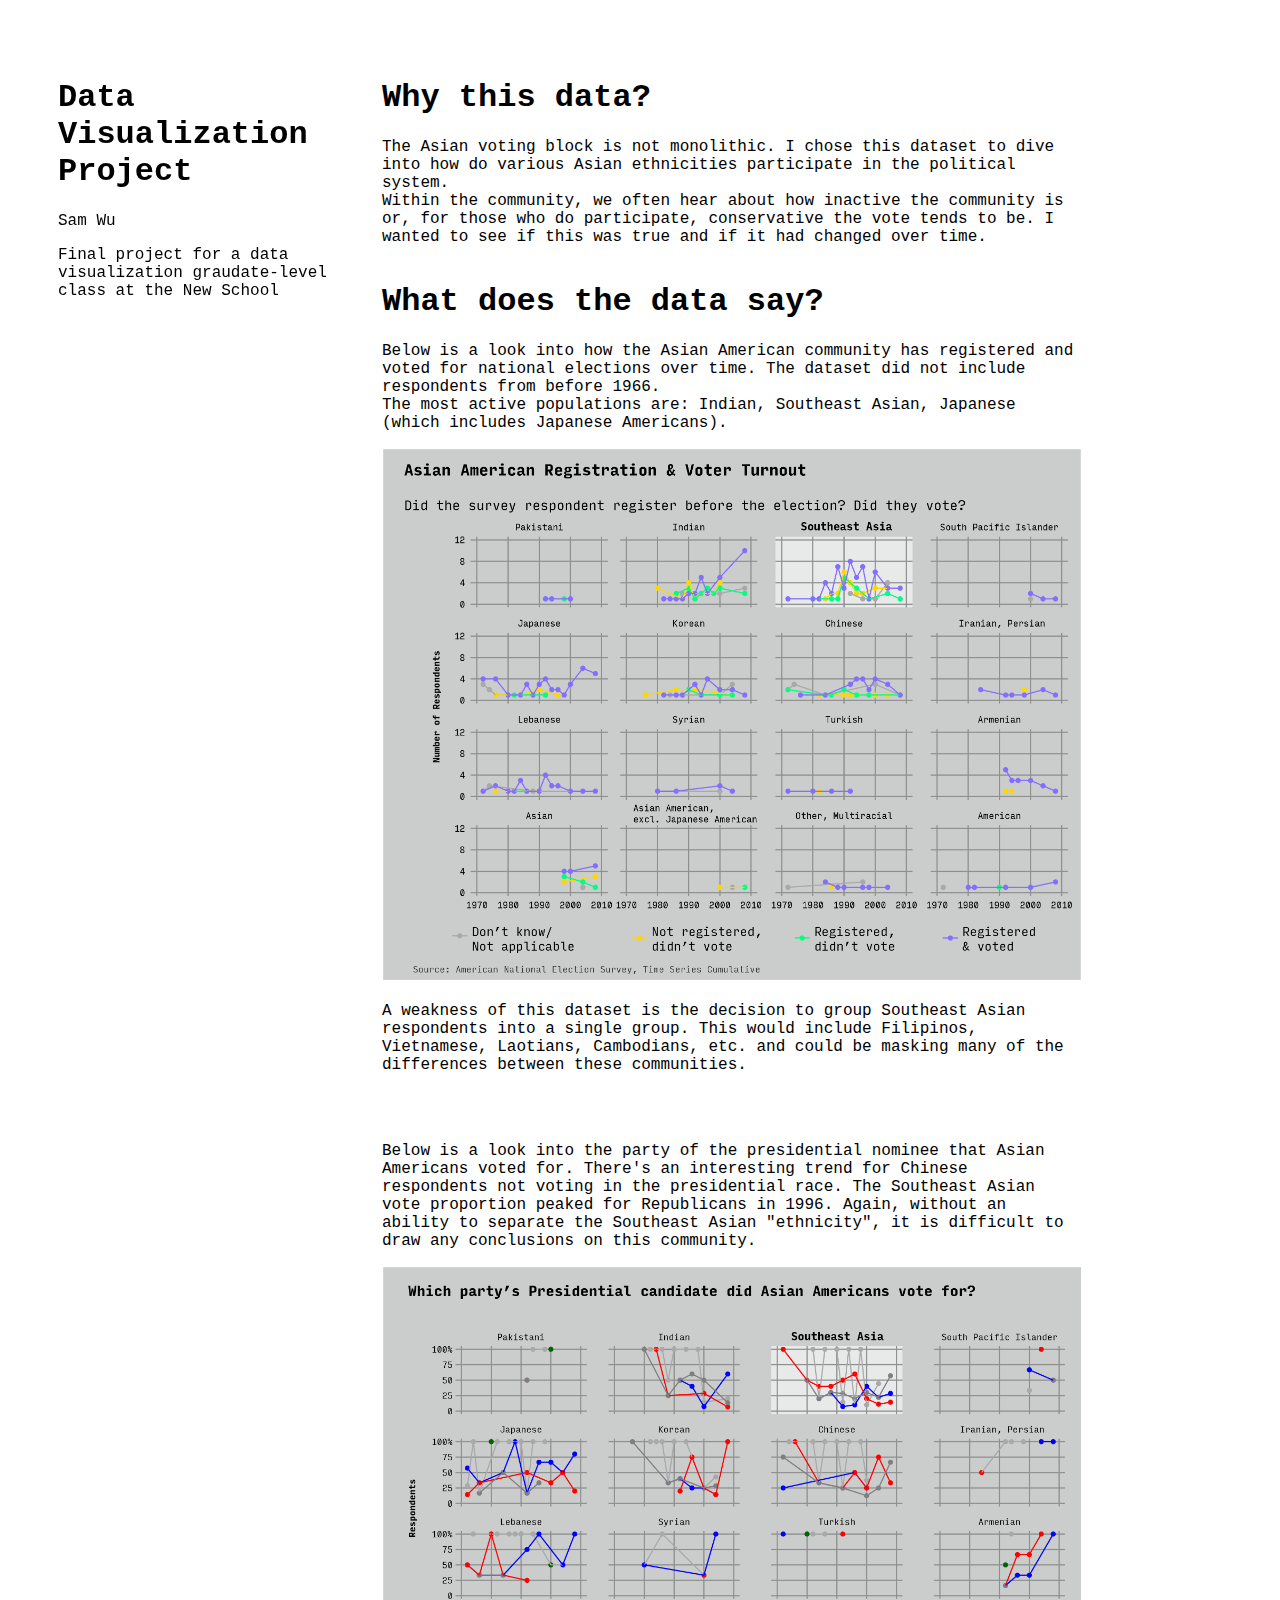
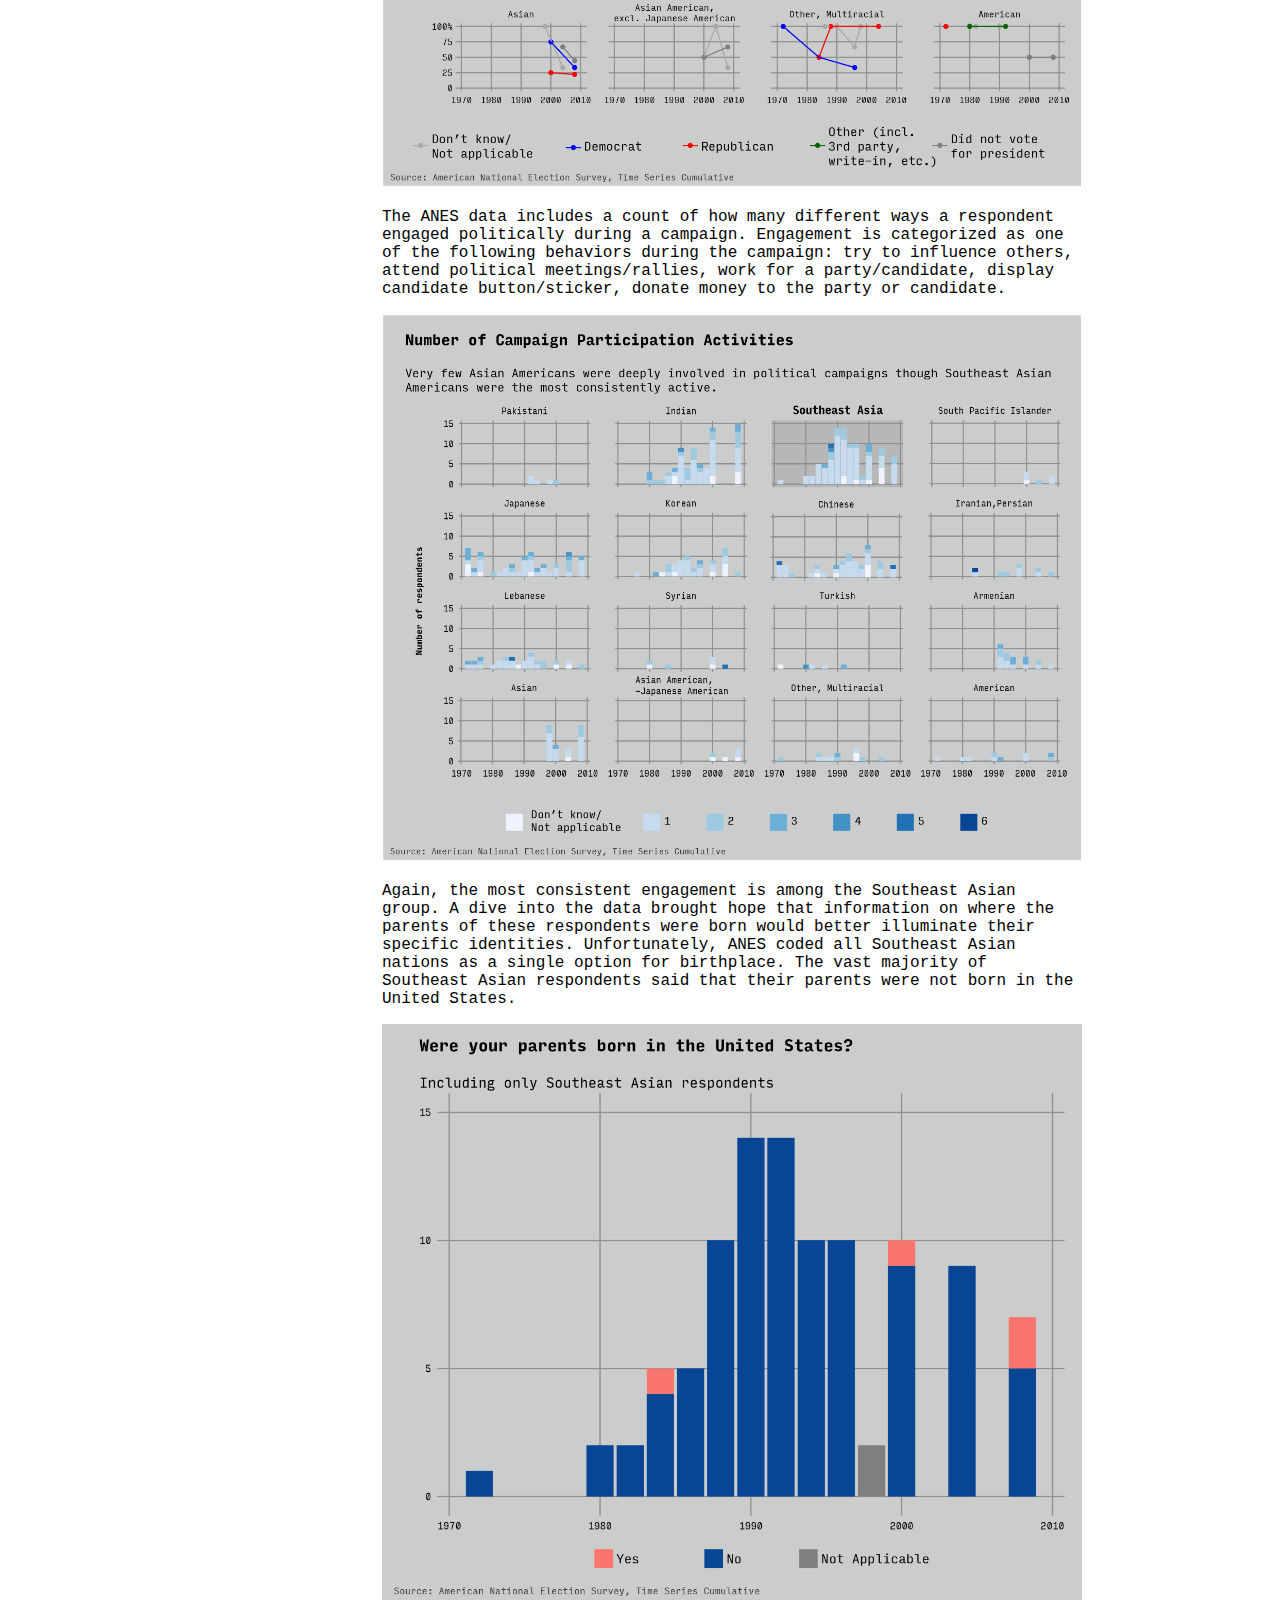
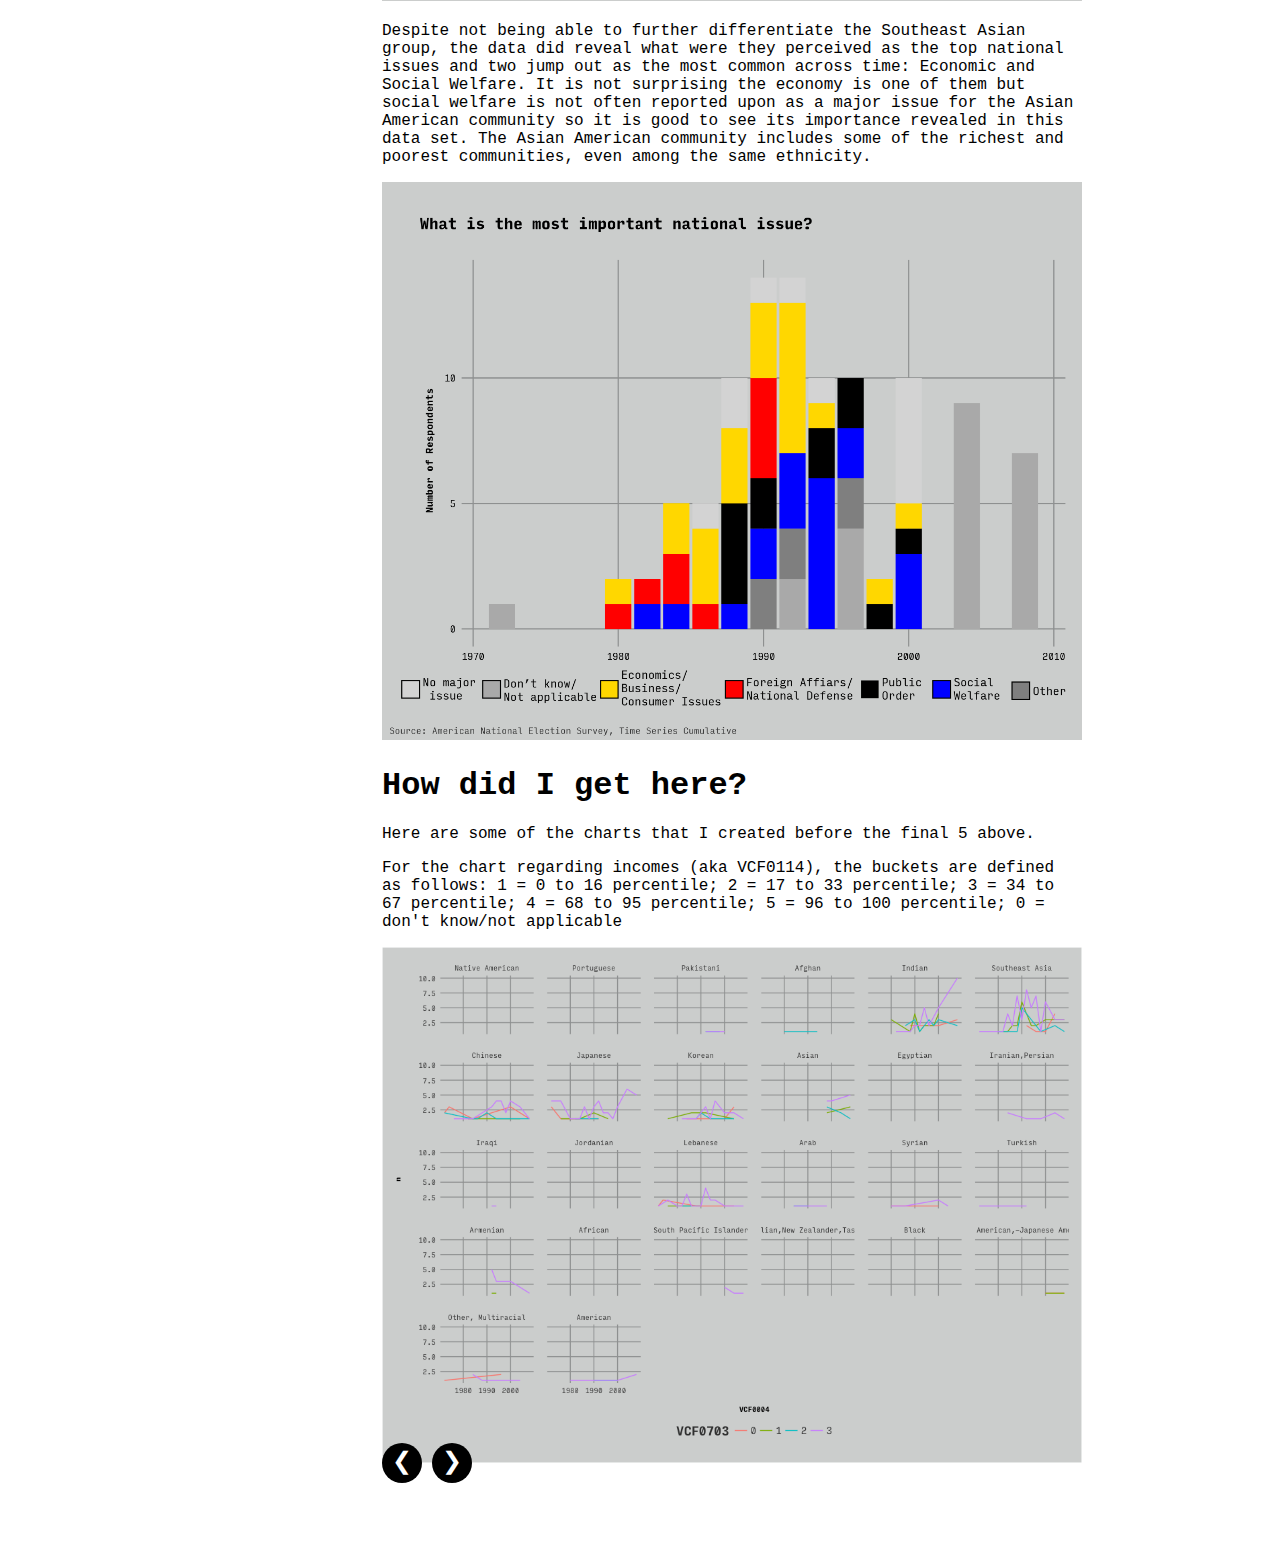
==== commit a25c3a88: "added explanation of legend for income chart" ====
--- a/index.html
+++ b/index.html
@@ -31,7 +31,8 @@
 		</section>
 		<section id="path">
 			<h1>How did I get here?</h1>
-			<p>Here are some of the charts that I created before the final 5 above</p>
+			<p>Here are some of the charts that I created before the final 5 above.</p>
+			<p> For the chart regarding incomes (aka VCF0114), the buckets are defined as follows: 1 = 0 to 16 percentile; 2 = 17 to 33 percentile; 3 = 34 to 67 percentile; 4 = 68 to 95 percentile; 5 = 96 to 100 percentile; 0 = don't know/not applicable</p>
 			<!-- slide code copied from http://www.w3schools.com/w3css/w3css_slideshow.asp -->
 			<img class="mySlides" src="./images/register_vote_anes_v1.png">
 			<img class="mySlides" src="./images/vote_party_anes_v1.png">
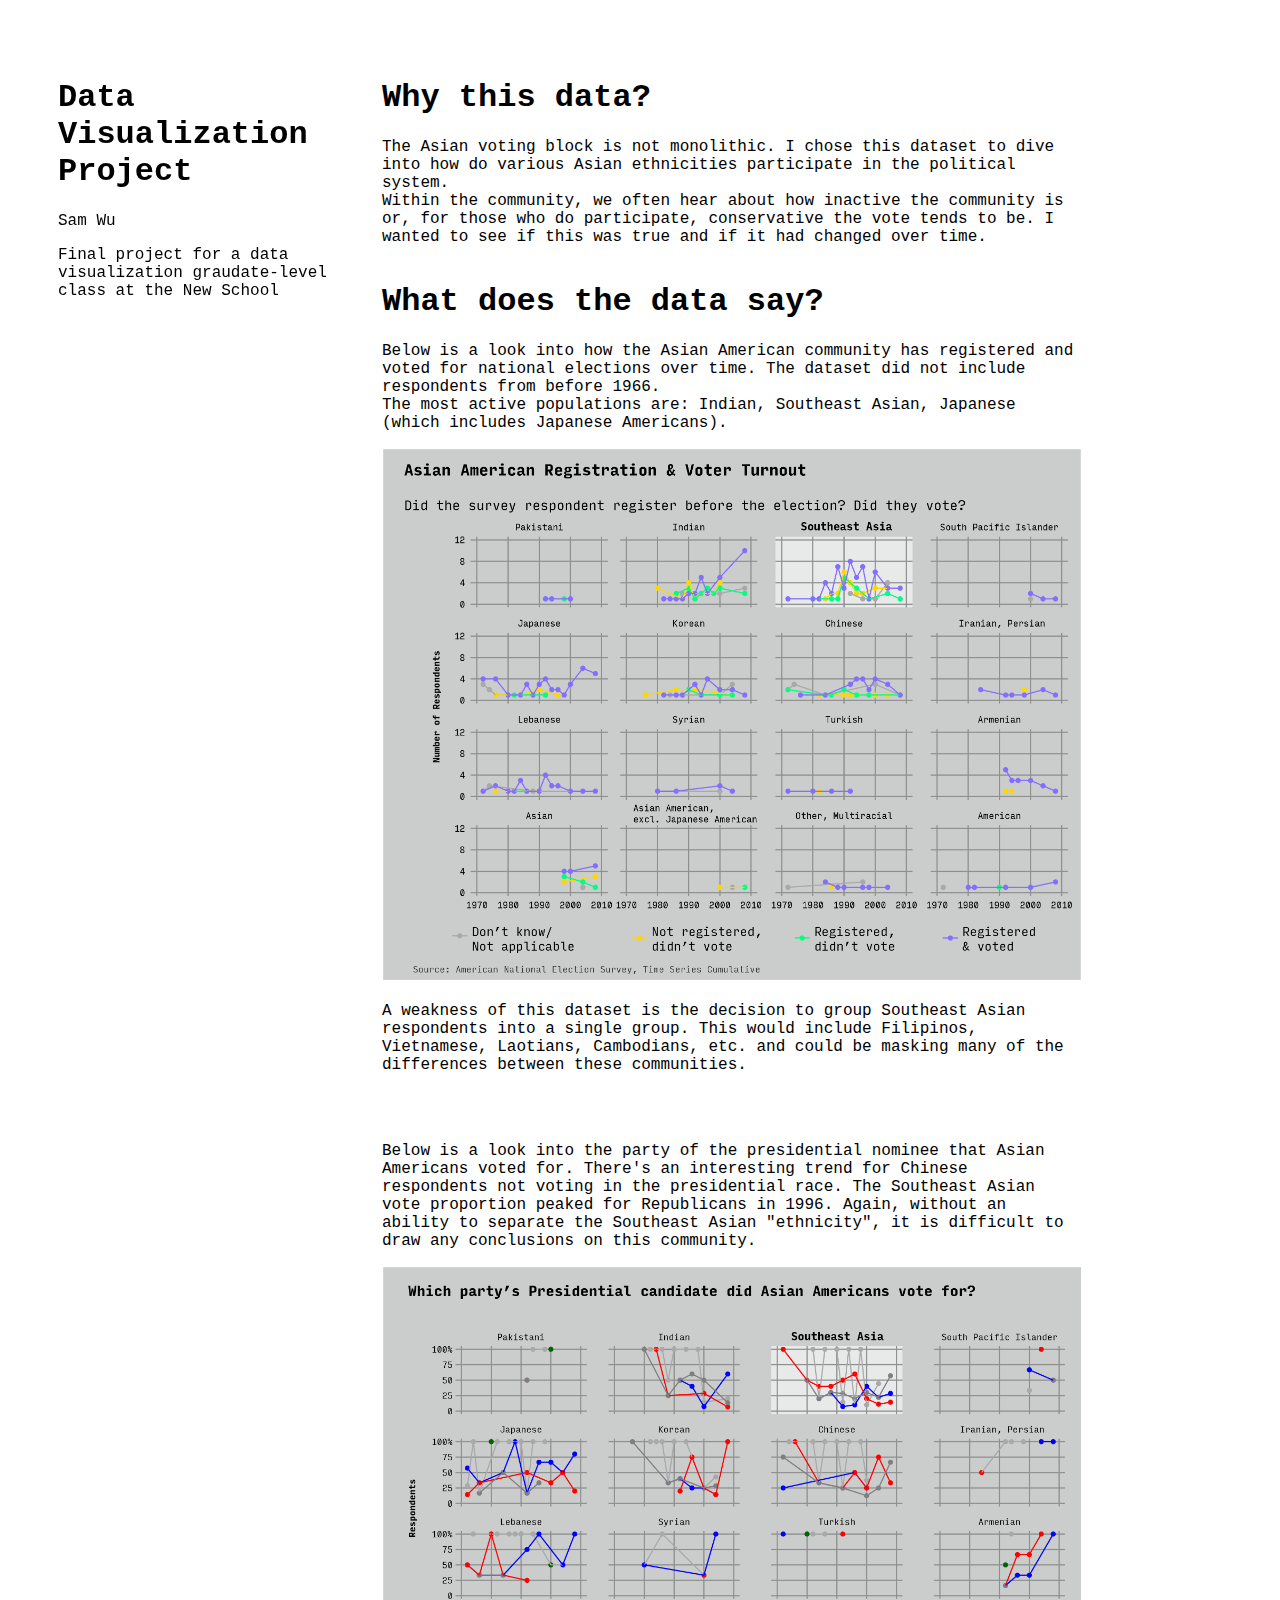
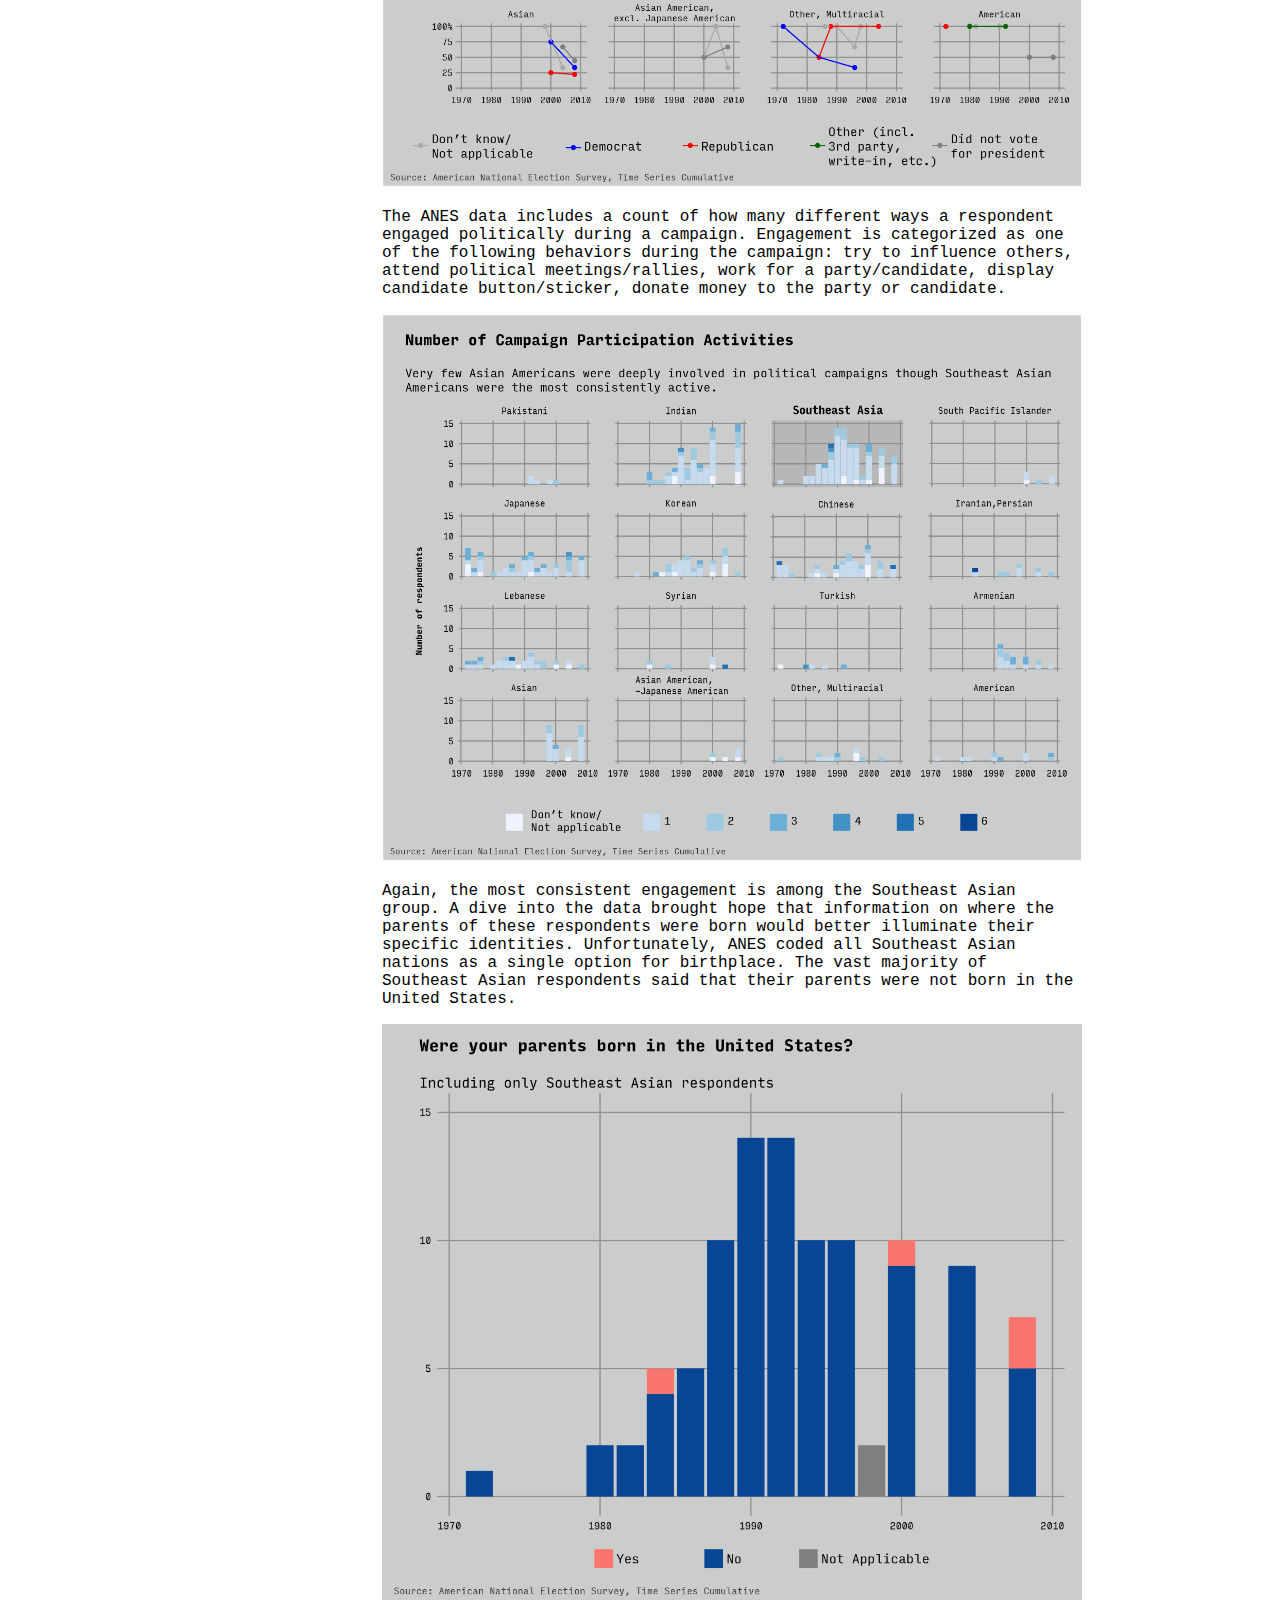
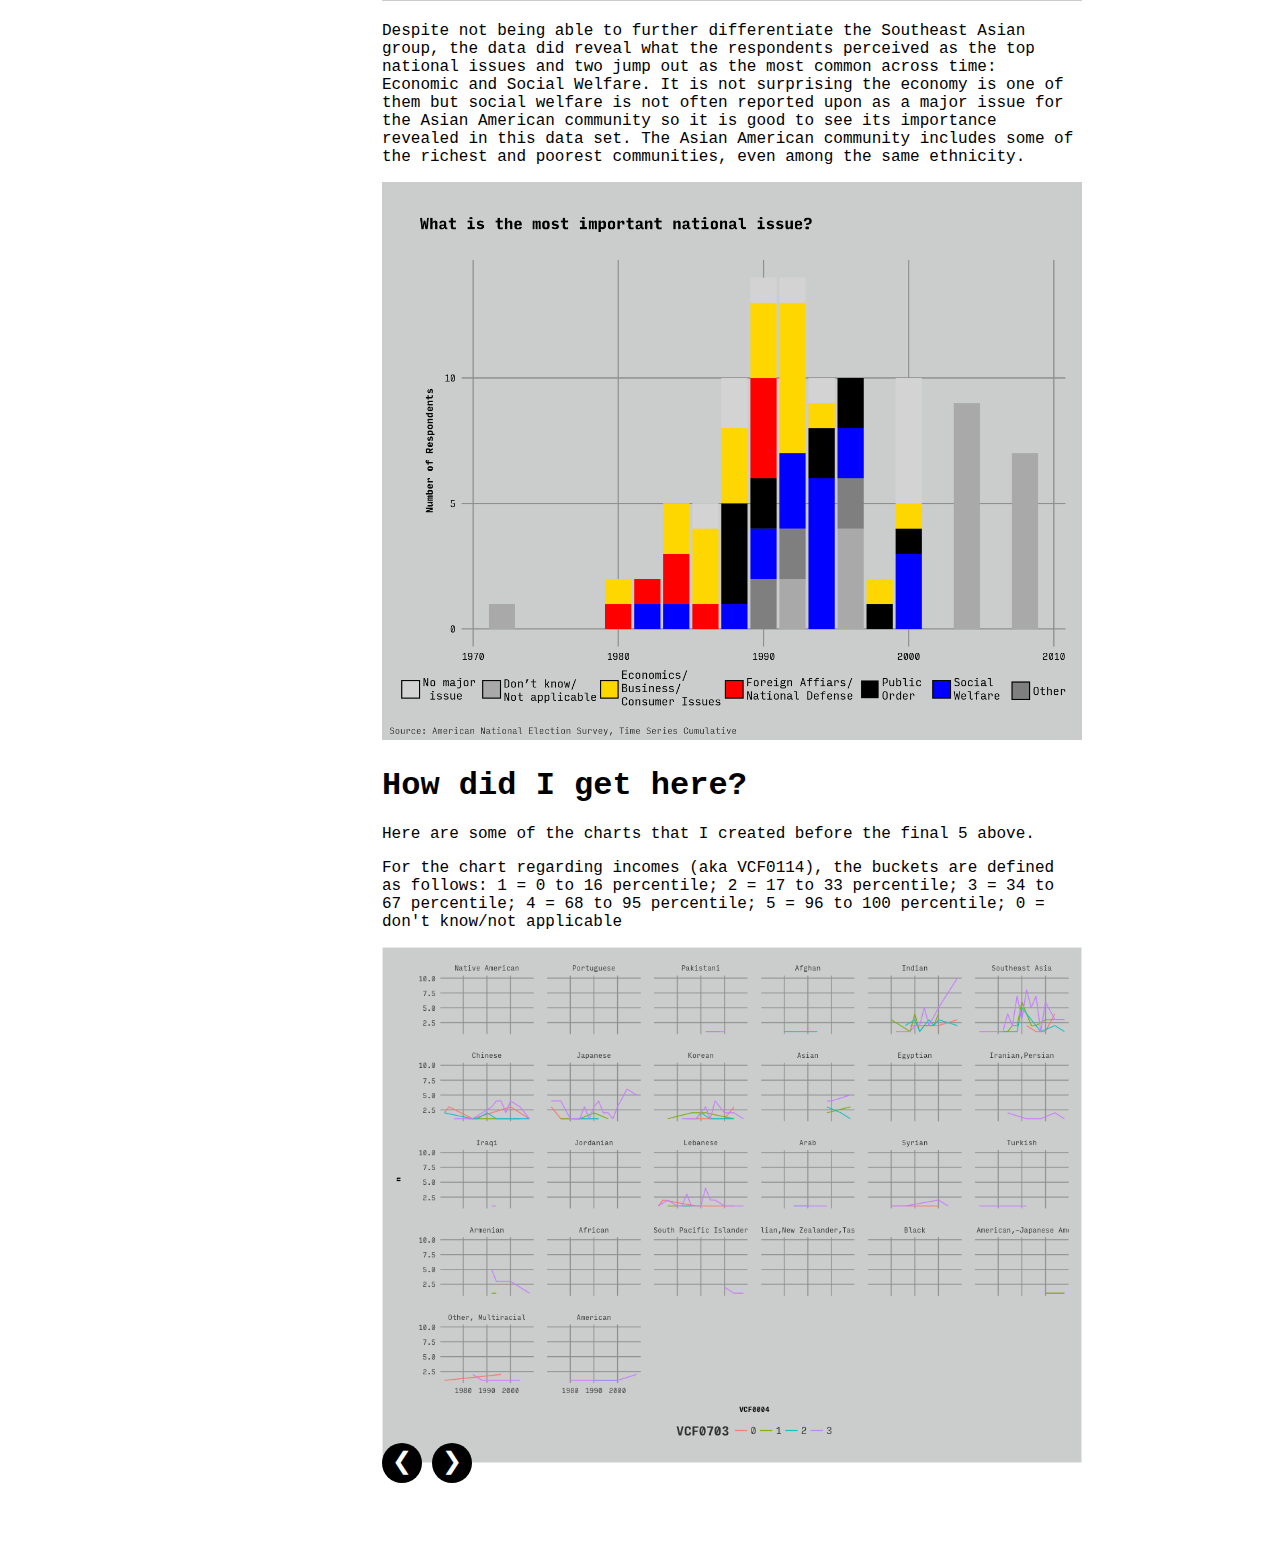
==== commit 413e27c8: "Paragraph edit" ====
--- a/index.html
+++ b/index.html
@@ -26,7 +26,7 @@
 			<img src="./images/engagement_anes.png">
 			<p>Again, the most consistent engagement is among the Southeast Asian group. A dive into the data brought hope that information on where the parents of these respondents were born would better illuminate their specific identities. Unfortunately, ANES coded all Southeast Asian nations as a single option for birthplace. The vast majority of Southeast Asian respondents said that their parents were not born in the United States.</p>
 			<img src="./images/native_born_anes.png">
-			<p>Despite not being able to further differentiate the Southeast Asian group, the data did reveal what were they perceived as the top national issues and two jump out as the most common across time: Economic and Social Welfare. It is not surprising the economy is one of them but social welfare is not often reported upon as a major issue for the Asian American community so it is good to see its importance revealed in this data set. The Asian American community includes some of the richest and poorest communities, even among the same ethnicity.</p>
+			<p>Despite not being able to further differentiate the Southeast Asian group, the data did reveal what the respondents perceived as the top national issues and two jump out as the most common across time: Economic and Social Welfare. It is not surprising the economy is one of them but social welfare is not often reported upon as a major issue for the Asian American community so it is good to see its importance revealed in this data set. The Asian American community includes some of the richest and poorest communities, even among the same ethnicity.</p>
 			<img src="./images/national_issue_anes.png">
 		</section>
 		<section id="path">
@@ -65,4 +65,4 @@
     </script>
 
 </body>
-</html>+</html>
